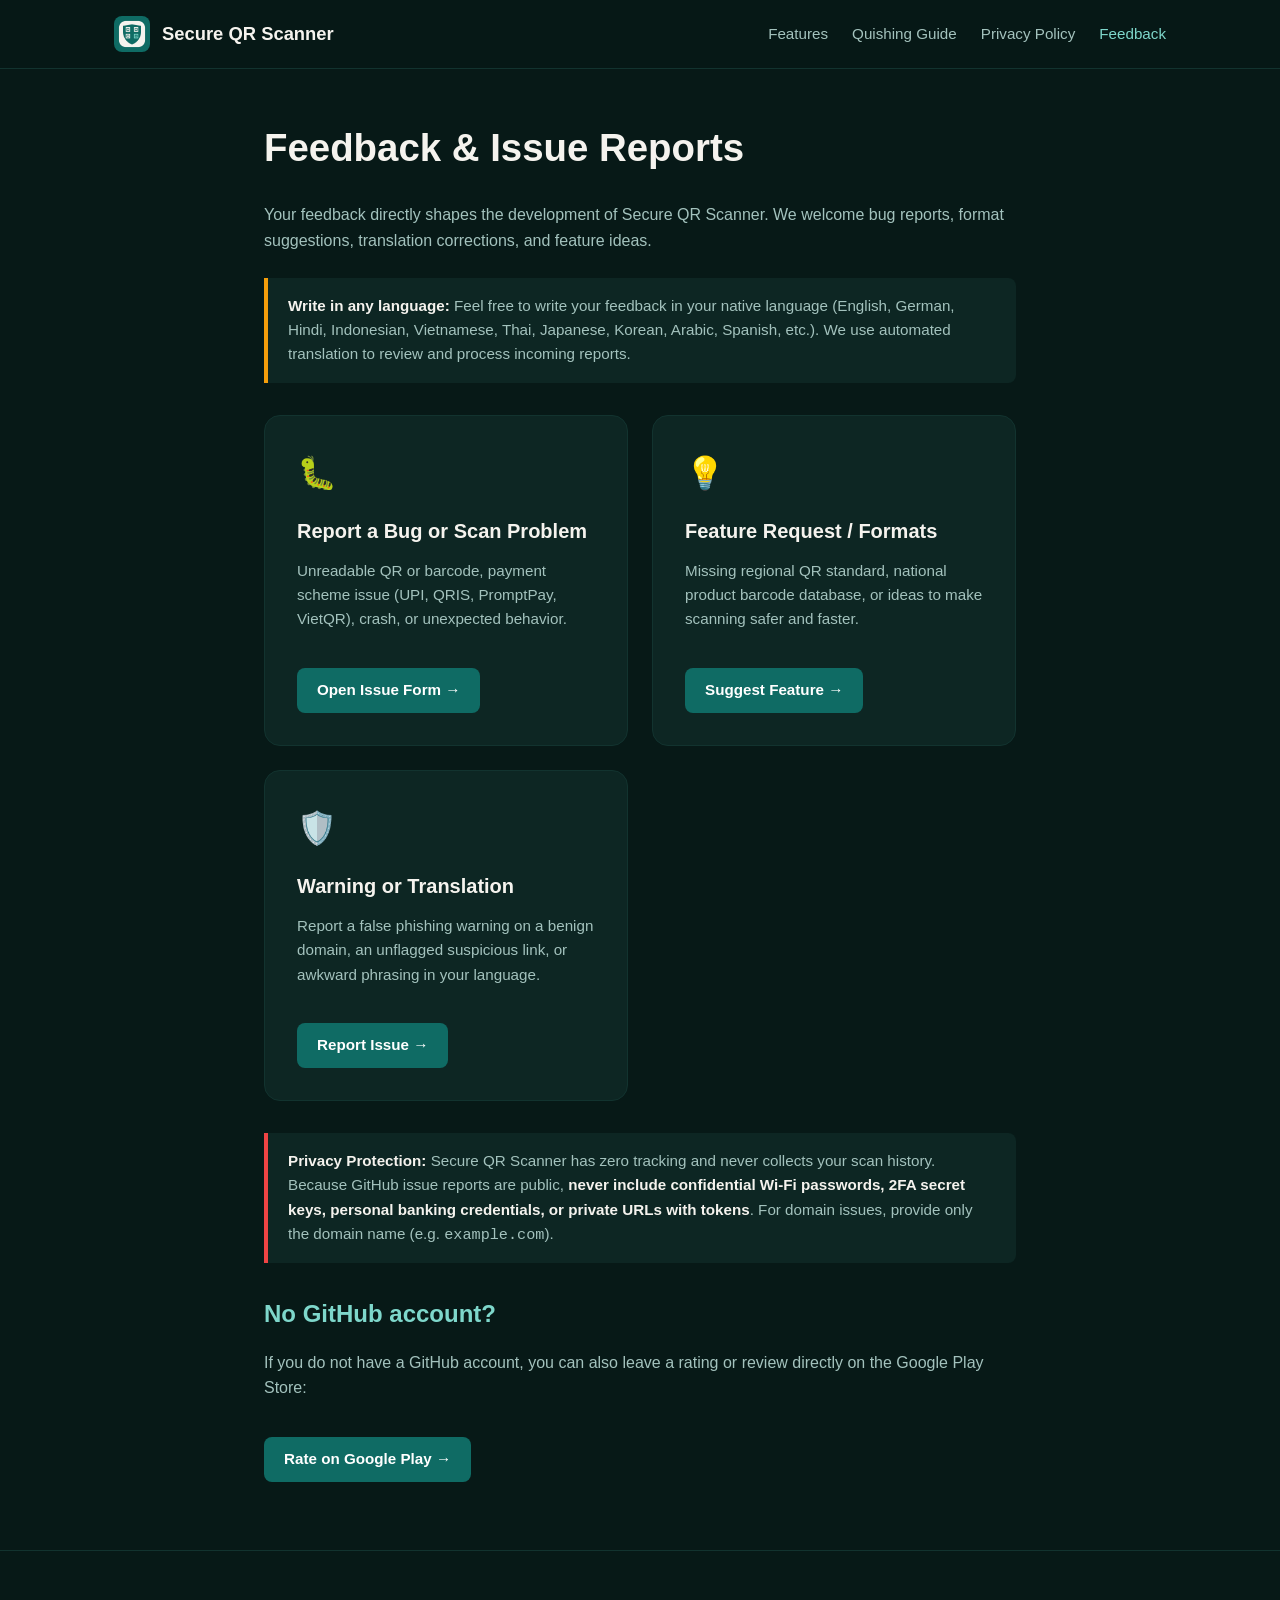
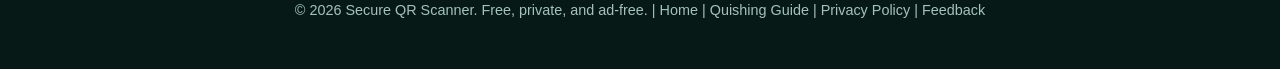
==== feedback.html @ 18a4e0d6 "feat: add feedback page and structured GitHub issue templates" ====
<!DOCTYPE html>
<html lang="en">
<head>
  <meta charset="utf-8">
  <meta name="viewport" content="width=device-width, initial-scale=1">
  <title>Feedback & Issue Reports | Secure QR Scanner</title>
  <meta name="description" content="Submit feedback, report bugs, suggest features, or improve translations for Secure QR Scanner.">
  <link rel="stylesheet" href="styles.css">
  <style>
    .context-badge {
      display: none;
      background: var(--surface-card);
      border: 1px solid var(--brand-pine);
      color: var(--brand-mint);
      padding: 0.5rem 1rem;
      border-radius: 8px;
      font-size: 0.9rem;
      margin-bottom: 2rem;
      display: inline-block;
    }
    .feedback-grid {
      display: grid;
      grid-template-columns: repeat(auto-fit, minmax(300px, 1fr));
      gap: 1.5rem;
      margin: 2rem 0;
    }
    .action-btn {
      display: inline-flex;
      align-items: center;
      gap: 0.5rem;
      background: var(--brand-pine);
      color: #fff;
      padding: 0.65rem 1.25rem;
      border-radius: 8px;
      font-weight: 600;
      font-size: 0.95rem;
      margin-top: 1rem;
      transition: background 0.2s, transform 0.2s;
    }
    .action-btn:hover {
      background: #148077;
      transform: translateY(-2px);
      text-decoration: none;
    }
    .notice-box {
      background: var(--surface-dark);
      border-left: 4px solid var(--accent-warn);
      padding: 1rem 1.25rem;
      border-radius: 0 8px 8px 0;
      margin: 1.5rem 0;
      font-size: 0.95rem;
      color: var(--text-muted);
    }
    .notice-box strong {
      color: var(--text-primary);
    }
  </style>
</head>
<body>
  <header>
    <div class="nav-container">
      <div class="logo">
        <img src="icon.png" alt="Secure QR Scanner Logo">
        <span>Secure QR Scanner</span>
      </div>
      <nav>
        <a href="index.html">Features</a>
        <a href="quishing.html">Quishing Guide</a>
        <a href="privacy.html">Privacy Policy</a>
        <a href="feedback.html" class="active">Feedback</a>
      </nav>
    </div>
  </header>

  <main class="prose">
    <h1>Feedback & Issue Reports</h1>
    <p>
      Your feedback directly shapes the development of Secure QR Scanner. We welcome bug reports, format suggestions, translation corrections, and feature ideas.
    </p>

    <div id="detected-context" class="context-badge" style="display:none;"></div>

    <div class="notice-box">
      <strong>Write in any language:</strong> Feel free to write your feedback in your native language (English, German, Hindi, Indonesian, Vietnamese, Thai, Japanese, Korean, Arabic, Spanish, etc.). We use automated translation to review and process incoming reports.
    </div>

    <div class="feedback-grid">
      <div class="card">
        <span class="card-icon">🐛</span>
        <h3>Report a Bug or Scan Problem</h3>
        <p>Unreadable QR or barcode, payment scheme issue (UPI, QRIS, PromptPay, VietQR), crash, or unexpected behavior.</p>
        <a id="link-bug" href="https://github.com/Steee001/secure-qr-scanner-website/issues/new?template=01-bug-or-scan-issue.yml" class="action-btn" target="_blank" rel="noopener">Open Issue Form &rarr;</a>
      </div>

      <div class="card">
        <span class="card-icon">💡</span>
        <h3>Feature Request / Formats</h3>
        <p>Missing regional QR standard, national product barcode database, or ideas to make scanning safer and faster.</p>
        <a id="link-feat" href="https://github.com/Steee001/secure-qr-scanner-website/issues/new?template=02-feature-request.yml" class="action-btn" target="_blank" rel="noopener">Suggest Feature &rarr;</a>
      </div>

      <div class="card">
        <span class="card-icon">🛡️</span>
        <h3>Warning or Translation</h3>
        <p>Report a false phishing warning on a benign domain, an unflagged suspicious link, or awkward phrasing in your language.</p>
        <a id="link-sec" href="https://github.com/Steee001/secure-qr-scanner-website/issues/new?template=03-false-warning-or-translation.yml" class="action-btn" target="_blank" rel="noopener">Report Issue &rarr;</a>
      </div>
    </div>

    <div class="notice-box" style="border-left-color: var(--accent-danger);">
      <strong>Privacy Protection:</strong> Secure QR Scanner has zero tracking and never collects your scan history. Because GitHub issue reports are public, <strong>never include confidential Wi-Fi passwords, 2FA secret keys, personal banking credentials, or private URLs with tokens</strong>. For domain issues, provide only the domain name (e.g. <code>example.com</code>).
    </div>

    <h2>No GitHub account?</h2>
    <p>
      If you do not have a GitHub account, you can also leave a rating or review directly on the Google Play Store:
    </p>
    <p>
      <a href="https://play.google.com/store/apps/details?id=com.steee001.secureqrscanner" class="action-btn" target="_blank" rel="noopener">Rate on Google Play &rarr;</a>
    </p>
  </main>

  <footer>
    <p>&copy; 2026 Secure QR Scanner. Free, private, and ad-free. | <a href="index.html">Home</a> | <a href="quishing.html">Quishing Guide</a> | <a href="privacy.html">Privacy Policy</a> | <a href="feedback.html">Feedback</a></p>
  </footer>

  <script>
    (function() {
      var params = new URLSearchParams(window.location.search);
      var version = params.get('v') || '';
      var lang = params.get('lang') || '';

      var repo = 'https://github.com/Steee001/secure-qr-scanner-website/issues/new';
      var bugLink = document.getElementById('link-bug');
      var featLink = document.getElementById('link-feat');
      var secLink = document.getElementById('link-sec');

      var extra = (version ? '&version=' + encodeURIComponent(version) : '') +
                  (lang ? '&locale=' + encodeURIComponent(lang) : '');

      if (bugLink) bugLink.href = repo + '?template=01-bug-or-scan-issue.yml' + extra;
      if (featLink) featLink.href = repo + '?template=02-feature-request.yml' + extra;
      if (secLink) secLink.href = repo + '?template=03-false-warning-or-translation.yml' + extra;

      if (version || lang) {
        var badge = document.getElementById('detected-context');
        if (badge) {
          badge.textContent = 'App version: ' + (version || 'unknown') + ' · Language: ' + (lang || 'unknown');
          badge.style.display = 'inline-block';
        }
      }
    })();
  </script>
</body>
</html>
---- styles.css ----
:root {
  --brand-pine: #0F6B64;
  --brand-pine-dark: #0A4540;
  --brand-mint: #7ED7CB;
  --bg-dark: #071917;
  --surface-dark: #0D2623;
  --surface-card: #12332F;
  --text-primary: #F5F3EE;
  --text-muted: #A3C2BD;
  --accent-warn: #F59E0B;
  --accent-danger: #EF4444;
  --accent-safe: #10B981;
}

* {
  box-sizing: border-box;
  margin: 0;
  padding: 0;
}

body {
  font-family: -apple-system, BlinkMacSystemFont, "Segoe UI", Roboto, Oxygen, Ubuntu, Cantarell, sans-serif;
  background-color: var(--bg-dark);
  color: var(--text-primary);
  line-height: 1.6;
  -webkit-font-smoothing: antialiased;
}

a {
  color: var(--brand-mint);
  text-decoration: none;
}
a:hover {
  text-decoration: underline;
}

header {
  border-bottom: 1px solid var(--surface-card);
  background: rgba(7, 25, 23, 0.9);
  backdrop-filter: blur(12px);
  position: sticky;
  top: 0;
  z-index: 100;
}

.nav-container {
  max-width: 1100px;
  margin: 0 auto;
  padding: 1rem 1.5rem;
  display: flex;
  align-items: center;
  justify-content: space-between;
}

.logo {
  display: flex;
  align-items: center;
  gap: 0.75rem;
  font-weight: 700;
  font-size: 1.15rem;
  color: var(--text-primary);
}
.logo img {
  width: 36px;
  height: 36px;
  border-radius: 8px;
}

nav {
  display: flex;
  gap: 1.5rem;
  font-size: 0.95rem;
}
nav a {
  color: var(--text-muted);
  transition: color 0.2s;
}
nav a:hover, nav a.active {
  color: var(--brand-mint);
  text-decoration: none;
}

.hero {
  max-width: 1100px;
  margin: 0 auto;
  padding: 4.5rem 1.5rem 3rem;
  display: grid;
  grid-template-columns: 1.2fr 0.8fr;
  gap: 3rem;
  align-items: center;
}

.hero-copy h1 {
  font-size: 2.8rem;
  line-height: 1.15;
  margin-bottom: 1.25rem;
  font-weight: 800;
  letter-spacing: -0.02em;
}

.hero-copy p {
  font-size: 1.2rem;
  color: var(--text-muted);
  margin-bottom: 2rem;
  max-width: 540px;
}

.badge-btn {
  display: inline-flex;
  align-items: center;
  gap: 0.75rem;
  background: var(--brand-pine);
  color: #fff;
  padding: 0.85rem 1.75rem;
  border-radius: 12px;
  font-weight: 600;
  font-size: 1.05rem;
  box-shadow: 0 10px 25px rgba(15, 107, 100, 0.4);
  transition: transform 0.2s, background 0.2s;
}
.badge-btn:hover {
  background: #148077;
  transform: translateY(-2px);
  text-decoration: none;
}

.hero-preview {
  display: flex;
  justify-content: center;
}
.hero-preview img {
  max-width: 100%;
  width: 320px;
  border-radius: 28px;
  box-shadow: 0 20px 50px rgba(0,0,0,0.6);
  border: 1px solid var(--surface-card);
}

.section {
  max-width: 1100px;
  margin: 0 auto;
  padding: 4rem 1.5rem;
}

.section-title {
  text-align: center;
  margin-bottom: 3rem;
}
.section-title h2 {
  font-size: 2.2rem;
  margin-bottom: 0.75rem;
}
.section-title p {
  color: var(--text-muted);
  font-size: 1.1rem;
}

.features-grid {
  display: grid;
  grid-template-columns: repeat(auto-fit, minmax(320px, 1fr));
  gap: 1.5rem;
}

.card {
  background: var(--surface-dark);
  border: 1px solid var(--surface-card);
  border-radius: 16px;
  padding: 2rem;
  transition: transform 0.2s, border-color 0.2s;
}
.card:hover {
  transform: translateY(-3px);
  border-color: var(--brand-pine);
}
.card-icon {
  font-size: 2rem;
  margin-bottom: 1rem;
  display: inline-block;
}
.card h3 {
  font-size: 1.25rem;
  margin-bottom: 0.75rem;
}
.card p {
  color: var(--text-muted);
  font-size: 0.95rem;
}

.prose {
  max-width: 800px;
  margin: 0 auto;
  padding: 3rem 1.5rem;
}
.prose h1 {
  font-size: 2.4rem;
  margin-bottom: 1.5rem;
}
.prose h2 {
  font-size: 1.5rem;
  margin-top: 2rem;
  margin-bottom: 1rem;
  color: var(--brand-mint);
}
.prose p, .prose ul {
  margin-bottom: 1.25rem;
  color: var(--text-muted);
}
.prose ul {
  padding-left: 1.5rem;
}
.prose li {
  margin-bottom: 0.5rem;
}
.prose blockquote {
  border-left: 4px solid var(--brand-pine);
  padding: 0.75rem 1.25rem;
  background: var(--surface-dark);
  border-radius: 0 8px 8px 0;
  margin: 1.5rem 0;
}

footer {
  border-top: 1px solid var(--surface-card);
  padding: 3rem 1.5rem;
  text-align: center;
  color: var(--text-muted);
  font-size: 0.9rem;
}
footer a {
  color: var(--text-muted);
}
footer a:hover {
  color: var(--brand-mint);
}

@media (max-width: 850px) {
  .hero {
    grid-template-columns: 1fr;
    text-align: center;
    padding-top: 3rem;
  }
  .hero-copy p {
    margin: 0 auto 2rem;
  }
}
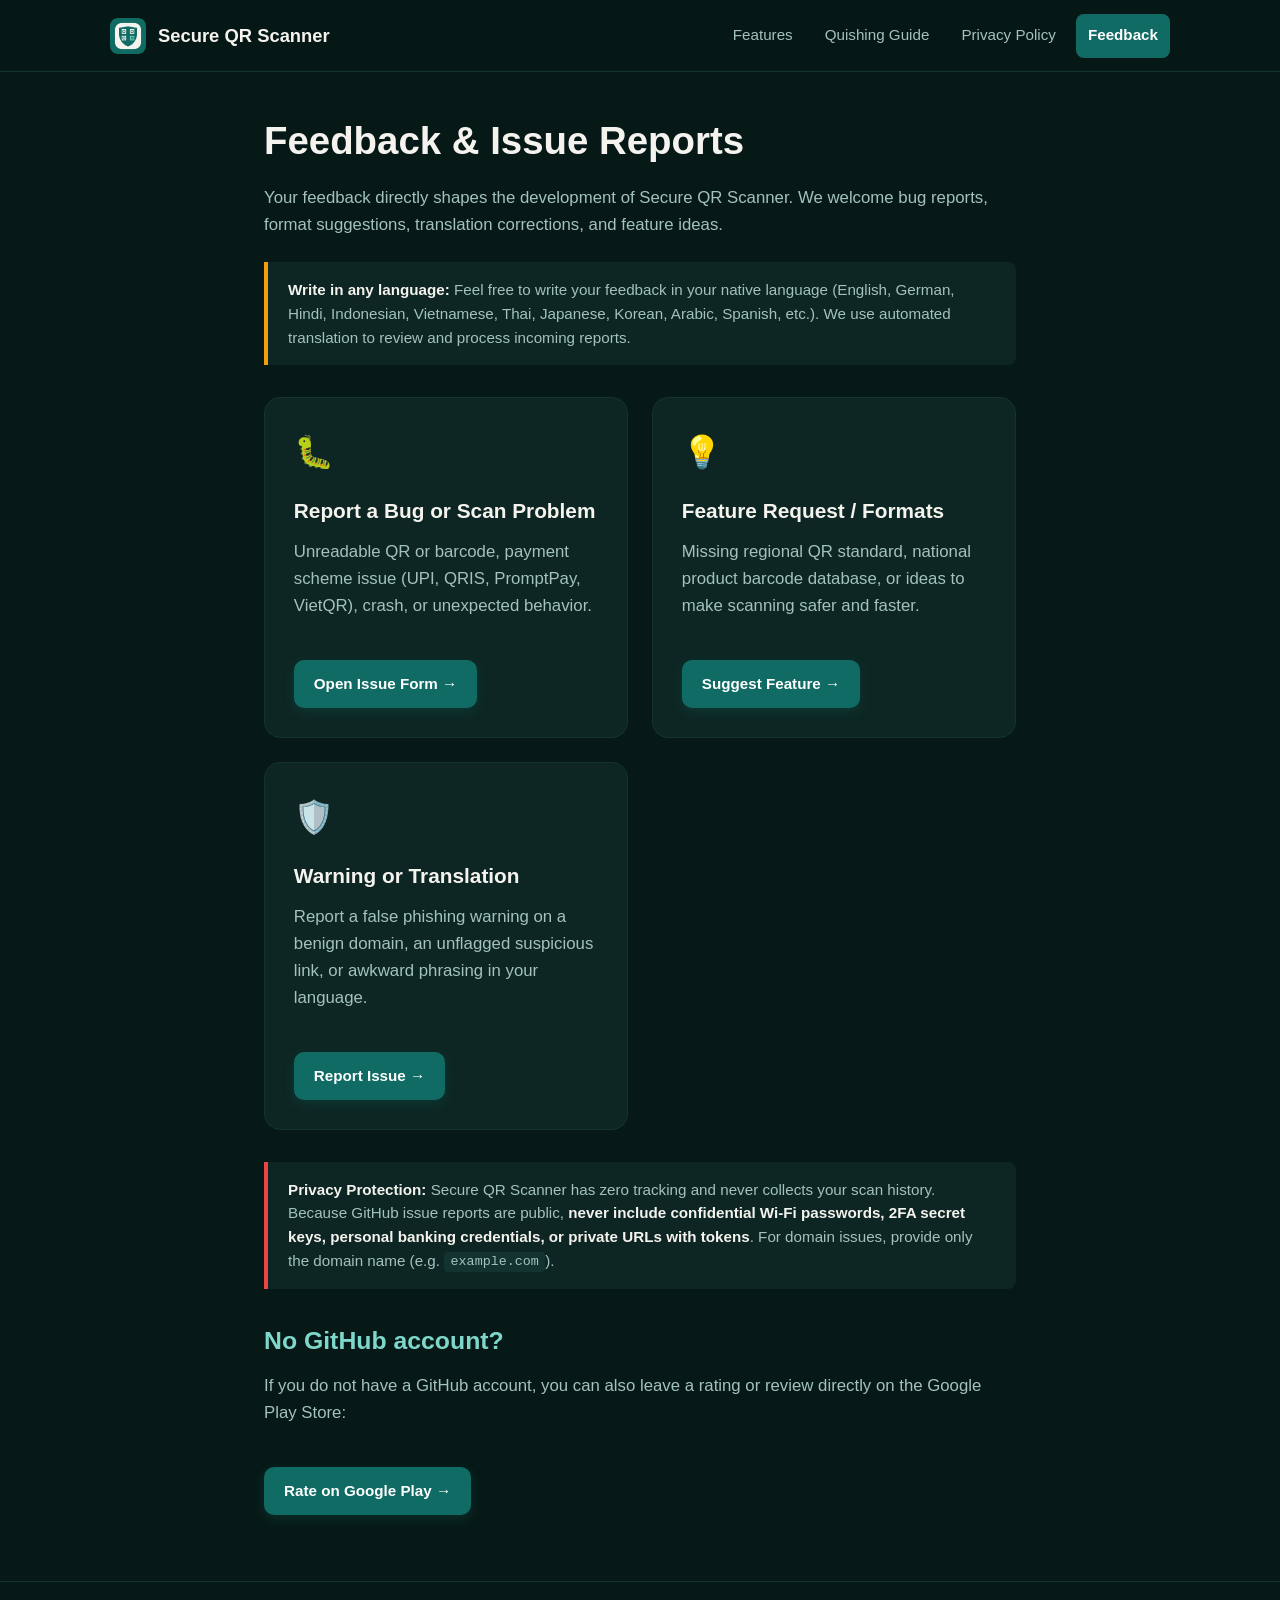
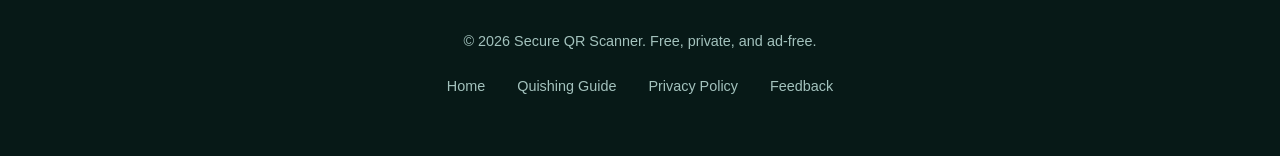
==== commit ea2ed1e0: "feat(website): mobile layout optimization and touch-friendly controls" ====
--- a/feedback.html
+++ b/feedback.html
@@ -6,63 +6,14 @@
   <title>Feedback & Issue Reports | Secure QR Scanner</title>
   <meta name="description" content="Submit feedback, report bugs, suggest features, or improve translations for Secure QR Scanner.">
   <link rel="stylesheet" href="styles.css">
-  <style>
-    .context-badge {
-      display: none;
-      background: var(--surface-card);
-      border: 1px solid var(--brand-pine);
-      color: var(--brand-mint);
-      padding: 0.5rem 1rem;
-      border-radius: 8px;
-      font-size: 0.9rem;
-      margin-bottom: 2rem;
-      display: inline-block;
-    }
-    .feedback-grid {
-      display: grid;
-      grid-template-columns: repeat(auto-fit, minmax(300px, 1fr));
-      gap: 1.5rem;
-      margin: 2rem 0;
-    }
-    .action-btn {
-      display: inline-flex;
-      align-items: center;
-      gap: 0.5rem;
-      background: var(--brand-pine);
-      color: #fff;
-      padding: 0.65rem 1.25rem;
-      border-radius: 8px;
-      font-weight: 600;
-      font-size: 0.95rem;
-      margin-top: 1rem;
-      transition: background 0.2s, transform 0.2s;
-    }
-    .action-btn:hover {
-      background: #148077;
-      transform: translateY(-2px);
-      text-decoration: none;
-    }
-    .notice-box {
-      background: var(--surface-dark);
-      border-left: 4px solid var(--accent-warn);
-      padding: 1rem 1.25rem;
-      border-radius: 0 8px 8px 0;
-      margin: 1.5rem 0;
-      font-size: 0.95rem;
-      color: var(--text-muted);
-    }
-    .notice-box strong {
-      color: var(--text-primary);
-    }
-  </style>
 </head>
 <body>
   <header>
     <div class="nav-container">
-      <div class="logo">
+      <a href="index.html" class="logo">
         <img src="icon.png" alt="Secure QR Scanner Logo">
         <span>Secure QR Scanner</span>
-      </div>
+      </a>
       <nav>
         <a href="index.html">Features</a>
         <a href="quishing.html">Quishing Guide</a>
@@ -121,7 +72,13 @@
   </main>
 
   <footer>
-    <p>&copy; 2026 Secure QR Scanner. Free, private, and ad-free. | <a href="index.html">Home</a> | <a href="quishing.html">Quishing Guide</a> | <a href="privacy.html">Privacy Policy</a> | <a href="feedback.html">Feedback</a></p>
+    <p>&copy; 2026 Secure QR Scanner. Free, private, and ad-free.</p>
+    <div class="footer-links">
+      <a href="index.html">Home</a>
+      <a href="quishing.html">Quishing Guide</a>
+      <a href="privacy.html">Privacy Policy</a>
+      <a href="feedback.html">Feedback</a>
+    </div>
   </footer>
 
   <script>
--- a/styles.css
+++ b/styles.css
@@ -18,12 +18,17 @@
   padding: 0;
 }
 
+html {
+  scroll-behavior: smooth;
+}
+
 body {
   font-family: -apple-system, BlinkMacSystemFont, "Segoe UI", Roboto, Oxygen, Ubuntu, Cantarell, sans-serif;
   background-color: var(--bg-dark);
   color: var(--text-primary);
   line-height: 1.6;
   -webkit-font-smoothing: antialiased;
+  overflow-x: hidden;
 }
 
 a {
@@ -34,10 +39,12 @@
   text-decoration: underline;
 }
 
+/* Header & Navigation */
 header {
   border-bottom: 1px solid var(--surface-card);
-  background: rgba(7, 25, 23, 0.9);
+  background: rgba(7, 25, 23, 0.95);
   backdrop-filter: blur(12px);
+  -webkit-backdrop-filter: blur(12px);
   position: sticky;
   top: 0;
   z-index: 100;
@@ -46,10 +53,11 @@
 .nav-container {
   max-width: 1100px;
   margin: 0 auto;
-  padding: 1rem 1.5rem;
+  padding: 0.85rem 1.25rem;
   display: flex;
   align-items: center;
   justify-content: space-between;
+  gap: 1rem;
 }
 
 .logo {
@@ -59,6 +67,11 @@
   font-weight: 700;
   font-size: 1.15rem;
   color: var(--text-primary);
+  text-decoration: none;
+  flex-shrink: 0;
+}
+.logo:hover {
+  text-decoration: none;
 }
 .logo img {
   width: 36px;
@@ -68,38 +81,53 @@
 
 nav {
   display: flex;
-  gap: 1.5rem;
+  align-items: center;
+  gap: 0.5rem;
   font-size: 0.95rem;
 }
 nav a {
   color: var(--text-muted);
-  transition: color 0.2s;
-}
-nav a:hover, nav a.active {
+  padding: 0.5rem 0.75rem;
+  border-radius: 8px;
+  transition: color 0.2s, background-color 0.2s;
+  min-height: 44px;
+  display: inline-flex;
+  align-items: center;
+  justify-content: center;
+  text-align: center;
+}
+nav a:hover {
   color: var(--brand-mint);
   text-decoration: none;
 }
-
+nav a.active {
+  color: #fff;
+  background: var(--brand-pine);
+  text-decoration: none;
+  font-weight: 600;
+}
+
+/* Hero Section */
 .hero {
   max-width: 1100px;
   margin: 0 auto;
-  padding: 4.5rem 1.5rem 3rem;
+  padding: clamp(2rem, 1.5rem + 3vw, 4.5rem) clamp(1rem, 0.75rem + 1.5vw, 1.5rem) clamp(1.5rem, 1rem + 2vw, 3rem);
   display: grid;
   grid-template-columns: 1.2fr 0.8fr;
-  gap: 3rem;
+  gap: clamp(1.5rem, 1rem + 2.5vw, 3rem);
   align-items: center;
 }
 
 .hero-copy h1 {
-  font-size: 2.8rem;
-  line-height: 1.15;
+  font-size: clamp(1.85rem, 1.35rem + 2.5vw, 2.8rem);
+  line-height: 1.18;
   margin-bottom: 1.25rem;
   font-weight: 800;
   letter-spacing: -0.02em;
 }
 
 .hero-copy p {
-  font-size: 1.2rem;
+  font-size: clamp(1.05rem, 0.95rem + 0.4vw, 1.2rem);
   color: var(--text-muted);
   margin-bottom: 2rem;
   max-width: 540px;
@@ -108,15 +136,18 @@
 .badge-btn {
   display: inline-flex;
   align-items: center;
+  justify-content: center;
   gap: 0.75rem;
   background: var(--brand-pine);
   color: #fff;
+  min-height: 48px;
   padding: 0.85rem 1.75rem;
   border-radius: 12px;
   font-weight: 600;
   font-size: 1.05rem;
   box-shadow: 0 10px 25px rgba(15, 107, 100, 0.4);
   transition: transform 0.2s, background 0.2s;
+  text-align: center;
 }
 .badge-btn:hover {
   background: #148077;
@@ -130,43 +161,47 @@
 }
 .hero-preview img {
   max-width: 100%;
-  width: 320px;
+  width: min(320px, 85vw);
+  height: auto;
   border-radius: 28px;
   box-shadow: 0 20px 50px rgba(0,0,0,0.6);
   border: 1px solid var(--surface-card);
 }
 
+/* Sections & Grid */
 .section {
   max-width: 1100px;
   margin: 0 auto;
-  padding: 4rem 1.5rem;
+  padding: clamp(2rem, 1.5rem + 2.5vw, 4rem) clamp(1rem, 0.75rem + 1.5vw, 1.5rem);
 }
 
 .section-title {
   text-align: center;
-  margin-bottom: 3rem;
+  margin-bottom: clamp(1.75rem, 1.25rem + 1.5vw, 3rem);
 }
 .section-title h2 {
-  font-size: 2.2rem;
+  font-size: clamp(1.5rem, 1.2rem + 1.5vw, 2.2rem);
   margin-bottom: 0.75rem;
 }
 .section-title p {
   color: var(--text-muted);
-  font-size: 1.1rem;
+  font-size: clamp(0.95rem, 0.9rem + 0.3vw, 1.1rem);
 }
 
 .features-grid {
   display: grid;
-  grid-template-columns: repeat(auto-fit, minmax(320px, 1fr));
-  gap: 1.5rem;
+  grid-template-columns: repeat(auto-fit, minmax(min(100%, 280px), 1fr));
+  gap: clamp(1rem, 0.75rem + 1vw, 1.5rem);
 }
 
 .card {
   background: var(--surface-dark);
   border: 1px solid var(--surface-card);
   border-radius: 16px;
-  padding: 2rem;
+  padding: clamp(1.25rem, 1rem + 1vw, 2rem);
   transition: transform 0.2s, border-color 0.2s;
+  display: flex;
+  flex-direction: column;
 }
 .card:hover {
   transform: translateY(-3px);
@@ -178,35 +213,101 @@
   display: inline-block;
 }
 .card h3 {
-  font-size: 1.25rem;
+  font-size: clamp(1.15rem, 1.05rem + 0.5vw, 1.3rem);
   margin-bottom: 0.75rem;
 }
 .card p {
   color: var(--text-muted);
   font-size: 0.95rem;
-}
-
+  line-height: 1.55;
+}
+
+/* Feedback & Component Utilities */
+.context-badge {
+  display: none;
+  background: var(--surface-card);
+  border: 1px solid var(--brand-pine);
+  color: var(--brand-mint);
+  padding: 0.6rem 1rem;
+  border-radius: 8px;
+  font-size: 0.9rem;
+  margin-bottom: 1.5rem;
+  max-width: 100%;
+  word-break: break-word;
+  line-height: 1.45;
+}
+
+.notice-box {
+  background: var(--surface-dark);
+  border-left: 4px solid var(--accent-warn);
+  padding: 1rem 1.25rem;
+  border-radius: 0 8px 8px 0;
+  margin: 1.5rem 0;
+  font-size: 0.95rem;
+  color: var(--text-muted);
+  line-height: 1.55;
+  word-break: break-word;
+}
+.notice-box strong {
+  color: var(--text-primary);
+}
+
+.feedback-grid {
+  display: grid;
+  grid-template-columns: repeat(auto-fit, minmax(min(100%, 280px), 1fr));
+  gap: clamp(1rem, 0.75rem + 1vw, 1.5rem);
+  margin: 2rem 0;
+}
+
+.action-btn {
+  display: inline-flex;
+  align-items: center;
+  justify-content: center;
+  gap: 0.5rem;
+  background: var(--brand-pine);
+  color: #fff;
+  min-height: 48px;
+  padding: 0.75rem 1.25rem;
+  border-radius: 10px;
+  font-weight: 600;
+  font-size: 0.95rem;
+  margin-top: 1.25rem;
+  transition: background 0.2s, transform 0.2s;
+  text-align: center;
+  box-shadow: 0 4px 12px rgba(15, 107, 100, 0.25);
+  align-self: flex-start;
+}
+.action-btn:hover {
+  background: #148077;
+  transform: translateY(-2px);
+  text-decoration: none;
+}
+
+/* Prose for text content */
 .prose {
   max-width: 800px;
   margin: 0 auto;
-  padding: 3rem 1.5rem;
+  padding: clamp(1.75rem, 1.25rem + 2vw, 3rem) clamp(1rem, 0.75rem + 1.5vw, 1.5rem);
 }
 .prose h1 {
-  font-size: 2.4rem;
-  margin-bottom: 1.5rem;
+  font-size: clamp(1.75rem, 1.35rem + 2vw, 2.4rem);
+  line-height: 1.22;
+  margin-bottom: 1.25rem;
 }
 .prose h2 {
-  font-size: 1.5rem;
+  font-size: clamp(1.25rem, 1.1rem + 1vw, 1.55rem);
   margin-top: 2rem;
-  margin-bottom: 1rem;
+  margin-bottom: 0.75rem;
   color: var(--brand-mint);
 }
-.prose p, .prose ul {
+.prose p, .prose ul, .prose ol {
   margin-bottom: 1.25rem;
   color: var(--text-muted);
-}
-.prose ul {
-  padding-left: 1.5rem;
+  font-size: clamp(0.95rem, 0.9rem + 0.3vw, 1.05rem);
+  line-height: 1.6;
+}
+.prose ul, .prose ol {
+  padding-left: 1.4rem;
 }
 .prose li {
   margin-bottom: 0.5rem;
@@ -217,29 +318,101 @@
   background: var(--surface-dark);
   border-radius: 0 8px 8px 0;
   margin: 1.5rem 0;
-}
-
+  font-style: italic;
+}
+.prose code {
+  background: var(--surface-card);
+  padding: 0.15rem 0.4rem;
+  border-radius: 4px;
+  font-size: 0.88em;
+  word-break: break-word;
+  overflow-wrap: break-word;
+}
+
+/* Footer */
 footer {
   border-top: 1px solid var(--surface-card);
-  padding: 3rem 1.5rem;
+  padding: clamp(2rem, 1.5rem + 2vw, 3rem) 1.25rem;
   text-align: center;
   color: var(--text-muted);
   font-size: 0.9rem;
 }
-footer a {
-  color: var(--text-muted);
-}
-footer a:hover {
+footer p {
+  margin-bottom: 0.75rem;
+}
+.footer-links {
+  display: flex;
+  flex-wrap: wrap;
+  justify-content: center;
+  gap: 0.5rem 1rem;
+}
+.footer-links a {
+  color: var(--text-muted);
+  min-height: 44px;
+  padding: 0.25rem 0.5rem;
+  display: inline-flex;
+  align-items: center;
+  justify-content: center;
+  border-radius: 6px;
+  transition: color 0.2s;
+}
+.footer-links a:hover {
   color: var(--brand-mint);
-}
-
+  text-decoration: underline;
+}
+
+/* Responsive Media Queries */
 @media (max-width: 850px) {
   .hero {
     grid-template-columns: 1fr;
     text-align: center;
-    padding-top: 3rem;
+    padding-top: 2.5rem;
   }
   .hero-copy p {
     margin: 0 auto 2rem;
   }
 }
+
+@media (max-width: 680px) {
+  .nav-container {
+    flex-direction: column;
+    align-items: center;
+    padding: 0.75rem 1rem;
+    gap: 0.75rem;
+  }
+  .logo {
+    font-size: 1.1rem;
+  }
+  nav {
+    width: 100%;
+    display: flex;
+    flex-wrap: wrap;
+    justify-content: center;
+    gap: 0.35rem;
+  }
+  nav a {
+    font-size: 0.85rem;
+    padding: 0.45rem 0.65rem;
+    min-height: 44px;
+    background: rgba(18, 51, 47, 0.45);
+    border: 1px solid rgba(126, 215, 203, 0.12);
+  }
+  nav a.active {
+    background: var(--brand-pine);
+    border-color: var(--brand-mint);
+  }
+}
+
+@media (max-width: 540px) {
+  .badge-btn {
+    width: 100%;
+    max-width: 100%;
+  }
+  .action-btn {
+    width: 100%;
+    align-self: stretch;
+  }
+  .feedback-grid .card .action-btn {
+    margin-top: 1.25rem;
+  }
+}
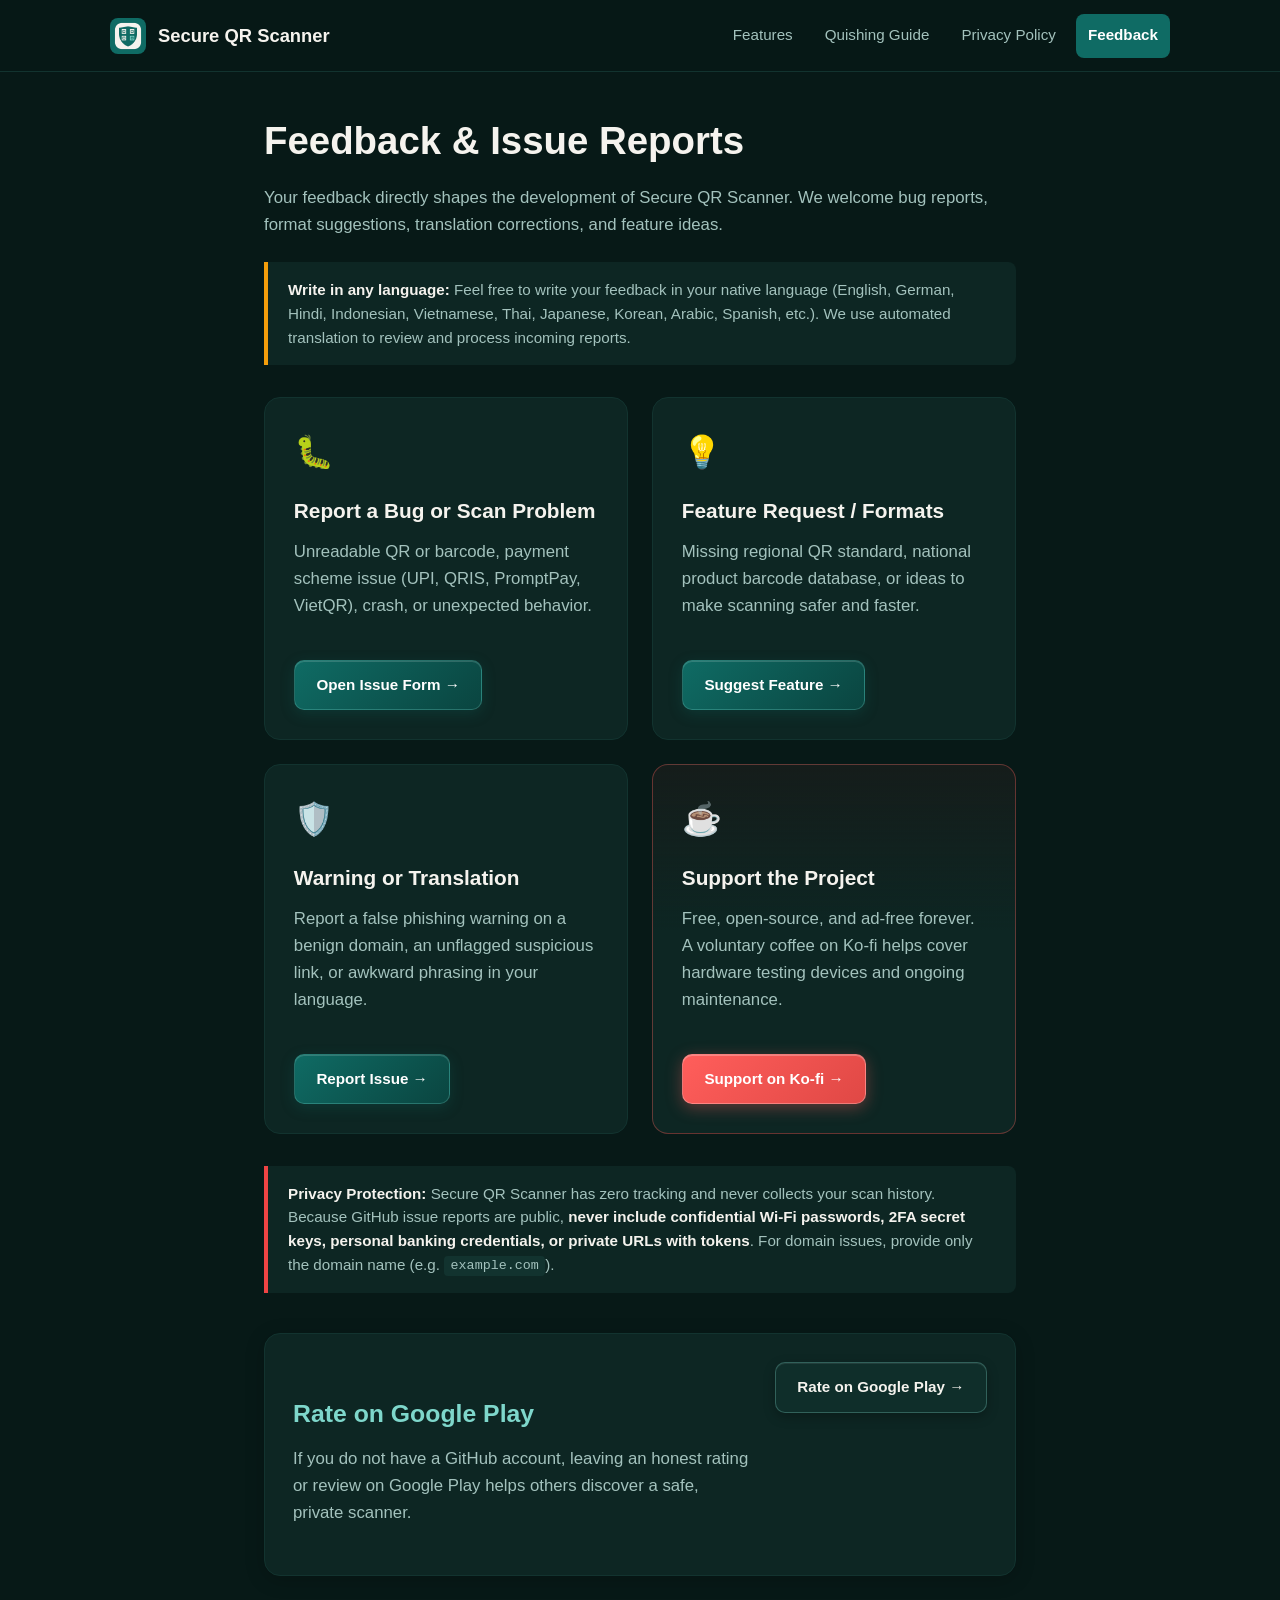
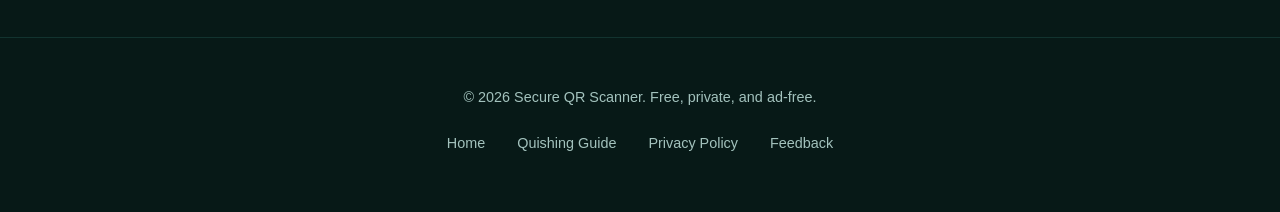
==== commit dc47922a: "feat(support): add Ko-fi voluntary support and refine button styling" ====
--- a/feedback.html
+++ b/feedback.html
@@ -56,19 +56,26 @@
         <p>Report a false phishing warning on a benign domain, an unflagged suspicious link, or awkward phrasing in your language.</p>
         <a id="link-sec" href="https://github.com/Steee001/secure-qr-scanner-website/issues/new?template=03-false-warning-or-translation.yml" class="action-btn" target="_blank" rel="noopener">Report Issue &rarr;</a>
       </div>
+
+      <div class="card card-kofi">
+        <span class="card-icon">☕</span>
+        <h3>Support the Project</h3>
+        <p>Free, open-source, and ad-free forever. A voluntary coffee on Ko-fi helps cover hardware testing devices and ongoing maintenance.</p>
+        <a href="https://ko-fi.com/steee001" class="action-btn action-btn-kofi" target="_blank" rel="noopener">Support on Ko-fi &rarr;</a>
+      </div>
     </div>
 
     <div class="notice-box" style="border-left-color: var(--accent-danger);">
       <strong>Privacy Protection:</strong> Secure QR Scanner has zero tracking and never collects your scan history. Because GitHub issue reports are public, <strong>never include confidential Wi-Fi passwords, 2FA secret keys, personal banking credentials, or private URLs with tokens</strong>. For domain issues, provide only the domain name (e.g. <code>example.com</code>).
     </div>
 
-    <h2>No GitHub account?</h2>
-    <p>
-      If you do not have a GitHub account, you can also leave a rating or review directly on the Google Play Store:
-    </p>
-    <p>
-      <a href="https://play.google.com/store/apps/details?id=com.steee001.secureqrscanner" class="action-btn" target="_blank" rel="noopener">Rate on Google Play &rarr;</a>
-    </p>
+    <div class="review-callout">
+      <div class="review-callout-text">
+        <h2>Rate on Google Play</h2>
+        <p>If you do not have a GitHub account, leaving an honest rating or review on Google Play helps others discover a safe, private scanner.</p>
+      </div>
+      <a href="https://play.google.com/store/apps/details?id=com.steee001.secureqrscanner" class="action-btn action-btn-secondary" target="_blank" rel="noopener">Rate on Google Play &rarr;</a>
+    </div>
   </main>
 
   <footer>
--- a/styles.css
+++ b/styles.css
@@ -1,15 +1,20 @@
 :root {
   --brand-pine: #0F6B64;
   --brand-pine-dark: #0A4540;
+  --brand-pine-light: #148A81;
   --brand-mint: #7ED7CB;
   --bg-dark: #071917;
   --surface-dark: #0D2623;
   --surface-card: #12332F;
+  --surface-card-hover: #173F3A;
   --text-primary: #F5F3EE;
   --text-muted: #A3C2BD;
   --accent-warn: #F59E0B;
   --accent-danger: #EF4444;
   --accent-safe: #10B981;
+  --kofi-coral: #FF5E5B;
+  --kofi-coral-dark: #E04845;
+  --kofi-coral-border: rgba(255, 94, 91, 0.35);
 }
 
 * {
@@ -133,26 +138,62 @@
   max-width: 540px;
 }
 
+.hero-actions {
+  display: flex;
+  flex-wrap: wrap;
+  align-items: center;
+  gap: 0.85rem;
+}
+
 .badge-btn {
   display: inline-flex;
   align-items: center;
   justify-content: center;
   gap: 0.75rem;
-  background: var(--brand-pine);
+  background: linear-gradient(135deg, var(--brand-pine) 0%, var(--brand-pine-dark) 100%);
   color: #fff;
   min-height: 48px;
-  padding: 0.85rem 1.75rem;
+  padding: 0.85rem 1.6rem;
   border-radius: 12px;
   font-weight: 600;
   font-size: 1.05rem;
-  box-shadow: 0 10px 25px rgba(15, 107, 100, 0.4);
-  transition: transform 0.2s, background 0.2s;
+  border: 1px solid rgba(126, 215, 203, 0.25);
+  box-shadow: inset 0 1px 0 rgba(255, 255, 255, 0.2), 0 8px 24px rgba(15, 107, 100, 0.35);
+  transition: transform 0.2s cubic-bezier(0.2, 0.8, 0.2, 1), box-shadow 0.2s ease, background 0.2s ease, border-color 0.2s ease;
   text-align: center;
+  cursor: pointer;
 }
 .badge-btn:hover {
-  background: #148077;
+  background: linear-gradient(135deg, var(--brand-pine-light) 0%, var(--brand-pine) 100%);
   transform: translateY(-2px);
-  text-decoration: none;
+  box-shadow: inset 0 1px 0 rgba(255, 255, 255, 0.3), 0 12px 28px rgba(15, 107, 100, 0.45);
+  text-decoration: none;
+}
+.badge-btn:active {
+  transform: translateY(0);
+  box-shadow: inset 0 1px 0 rgba(255, 255, 255, 0.1), 0 4px 12px rgba(15, 107, 100, 0.3);
+}
+.badge-btn:focus-visible {
+  outline: 2px solid var(--brand-mint);
+  outline-offset: 3px;
+}
+
+.badge-btn-secondary {
+  background: rgba(18, 51, 47, 0.65);
+  border: 1px solid rgba(126, 215, 203, 0.3);
+  color: var(--text-primary);
+  box-shadow: inset 0 1px 0 rgba(255, 255, 255, 0.08), 0 4px 16px rgba(0, 0, 0, 0.25);
+}
+.badge-btn-secondary:hover {
+  background: rgba(23, 63, 58, 0.85);
+  border-color: var(--brand-mint);
+  color: #fff;
+  transform: translateY(-2px);
+  box-shadow: inset 0 1px 0 rgba(255, 255, 255, 0.15), 0 8px 22px rgba(0, 0, 0, 0.35);
+  text-decoration: none;
+}
+.badge-btn-secondary:active {
+  transform: translateY(0);
 }
 
 .hero-preview {
@@ -199,13 +240,22 @@
   border: 1px solid var(--surface-card);
   border-radius: 16px;
   padding: clamp(1.25rem, 1rem + 1vw, 2rem);
-  transition: transform 0.2s, border-color 0.2s;
+  transition: transform 0.25s cubic-bezier(0.2, 0.8, 0.2, 1), border-color 0.25s ease, box-shadow 0.25s ease;
   display: flex;
   flex-direction: column;
 }
 .card:hover {
   transform: translateY(-3px);
   border-color: var(--brand-pine);
+  box-shadow: 0 10px 28px rgba(0, 0, 0, 0.35);
+}
+.card-kofi {
+  border-color: var(--kofi-coral-border);
+  background: linear-gradient(180deg, rgba(255, 94, 91, 0.06) 0%, var(--surface-dark) 45%);
+}
+.card-kofi:hover {
+  border-color: var(--kofi-coral);
+  box-shadow: 0 10px 28px rgba(255, 94, 91, 0.18);
 }
 .card-icon {
   font-size: 2rem;
@@ -220,6 +270,7 @@
   color: var(--text-muted);
   font-size: 0.95rem;
   line-height: 1.55;
+  flex-grow: 1;
 }
 
 /* Feedback & Component Utilities */
@@ -264,23 +315,83 @@
   align-items: center;
   justify-content: center;
   gap: 0.5rem;
-  background: var(--brand-pine);
+  background: linear-gradient(135deg, var(--brand-pine) 0%, var(--brand-pine-dark) 100%);
   color: #fff;
   min-height: 48px;
-  padding: 0.75rem 1.25rem;
+  padding: 0.75rem 1.35rem;
   border-radius: 10px;
   font-weight: 600;
   font-size: 0.95rem;
   margin-top: 1.25rem;
-  transition: background 0.2s, transform 0.2s;
+  border: 1px solid rgba(126, 215, 203, 0.25);
+  box-shadow: inset 0 1px 0 rgba(255, 255, 255, 0.15), 0 4px 14px rgba(15, 107, 100, 0.25);
+  transition: transform 0.2s cubic-bezier(0.2, 0.8, 0.2, 1), box-shadow 0.2s ease, background 0.2s ease, border-color 0.2s ease;
   text-align: center;
-  box-shadow: 0 4px 12px rgba(15, 107, 100, 0.25);
   align-self: flex-start;
+  cursor: pointer;
 }
 .action-btn:hover {
-  background: #148077;
+  background: linear-gradient(135deg, var(--brand-pine-light) 0%, var(--brand-pine) 100%);
   transform: translateY(-2px);
-  text-decoration: none;
+  box-shadow: inset 0 1px 0 rgba(255, 255, 255, 0.25), 0 8px 20px rgba(15, 107, 100, 0.4);
+  text-decoration: none;
+}
+.action-btn:active {
+  transform: translateY(0);
+}
+.action-btn:focus-visible {
+  outline: 2px solid var(--brand-mint);
+  outline-offset: 3px;
+}
+
+.action-btn-kofi {
+  background: linear-gradient(135deg, var(--kofi-coral) 0%, var(--kofi-coral-dark) 100%);
+  border-color: rgba(255, 255, 255, 0.25);
+  box-shadow: inset 0 1px 0 rgba(255, 255, 255, 0.25), 0 4px 16px rgba(255, 94, 91, 0.35);
+}
+.action-btn-kofi:hover {
+  background: linear-gradient(135deg, #FF6F6C 0%, #E6514E 100%);
+  box-shadow: inset 0 1px 0 rgba(255, 255, 255, 0.35), 0 8px 22px rgba(255, 94, 91, 0.5);
+}
+
+.action-btn-secondary {
+  background: rgba(18, 51, 47, 0.65);
+  border-color: rgba(126, 215, 203, 0.3);
+  color: var(--text-primary);
+  box-shadow: inset 0 1px 0 rgba(255, 255, 255, 0.08), 0 4px 12px rgba(0, 0, 0, 0.25);
+}
+.action-btn-secondary:hover {
+  background: rgba(23, 63, 58, 0.85);
+  border-color: var(--brand-mint);
+  color: #fff;
+  box-shadow: inset 0 1px 0 rgba(255, 255, 255, 0.15), 0 8px 18px rgba(0, 0, 0, 0.35);
+}
+
+/* Review Callout Banner */
+.review-callout {
+  background: var(--surface-dark);
+  border: 1px solid var(--surface-card);
+  border-radius: 16px;
+  padding: clamp(1.25rem, 1rem + 1vw, 1.75rem);
+  margin: 2.5rem 0 1rem;
+  display: flex;
+  align-items: center;
+  justify-content: space-between;
+  gap: 1.5rem;
+  box-shadow: 0 4px 20px rgba(0, 0, 0, 0.2);
+}
+.review-callout-text h2 {
+  margin-top: 0;
+  margin-bottom: 0.35rem;
+  font-size: clamp(1.15rem, 1.05rem + 0.5vw, 1.35rem);
+}
+.review-callout-text p {
+  margin-bottom: 0;
+  font-size: 0.95rem;
+}
+.review-callout .action-btn {
+  margin-top: 0;
+  flex-shrink: 0;
 }
 
 /* Prose for text content */
@@ -371,6 +482,9 @@
   .hero-copy p {
     margin: 0 auto 2rem;
   }
+  .hero-actions {
+    justify-content: center;
+  }
 }
 
 @media (max-width: 680px) {
@@ -401,9 +515,21 @@
     background: var(--brand-pine);
     border-color: var(--brand-mint);
   }
+  .review-callout {
+    flex-direction: column;
+    align-items: stretch;
+    text-align: left;
+  }
+  .review-callout .action-btn {
+    width: 100%;
+  }
 }
 
 @media (max-width: 540px) {
+  .hero-actions {
+    flex-direction: column;
+    width: 100%;
+  }
   .badge-btn {
     width: 100%;
     max-width: 100%;
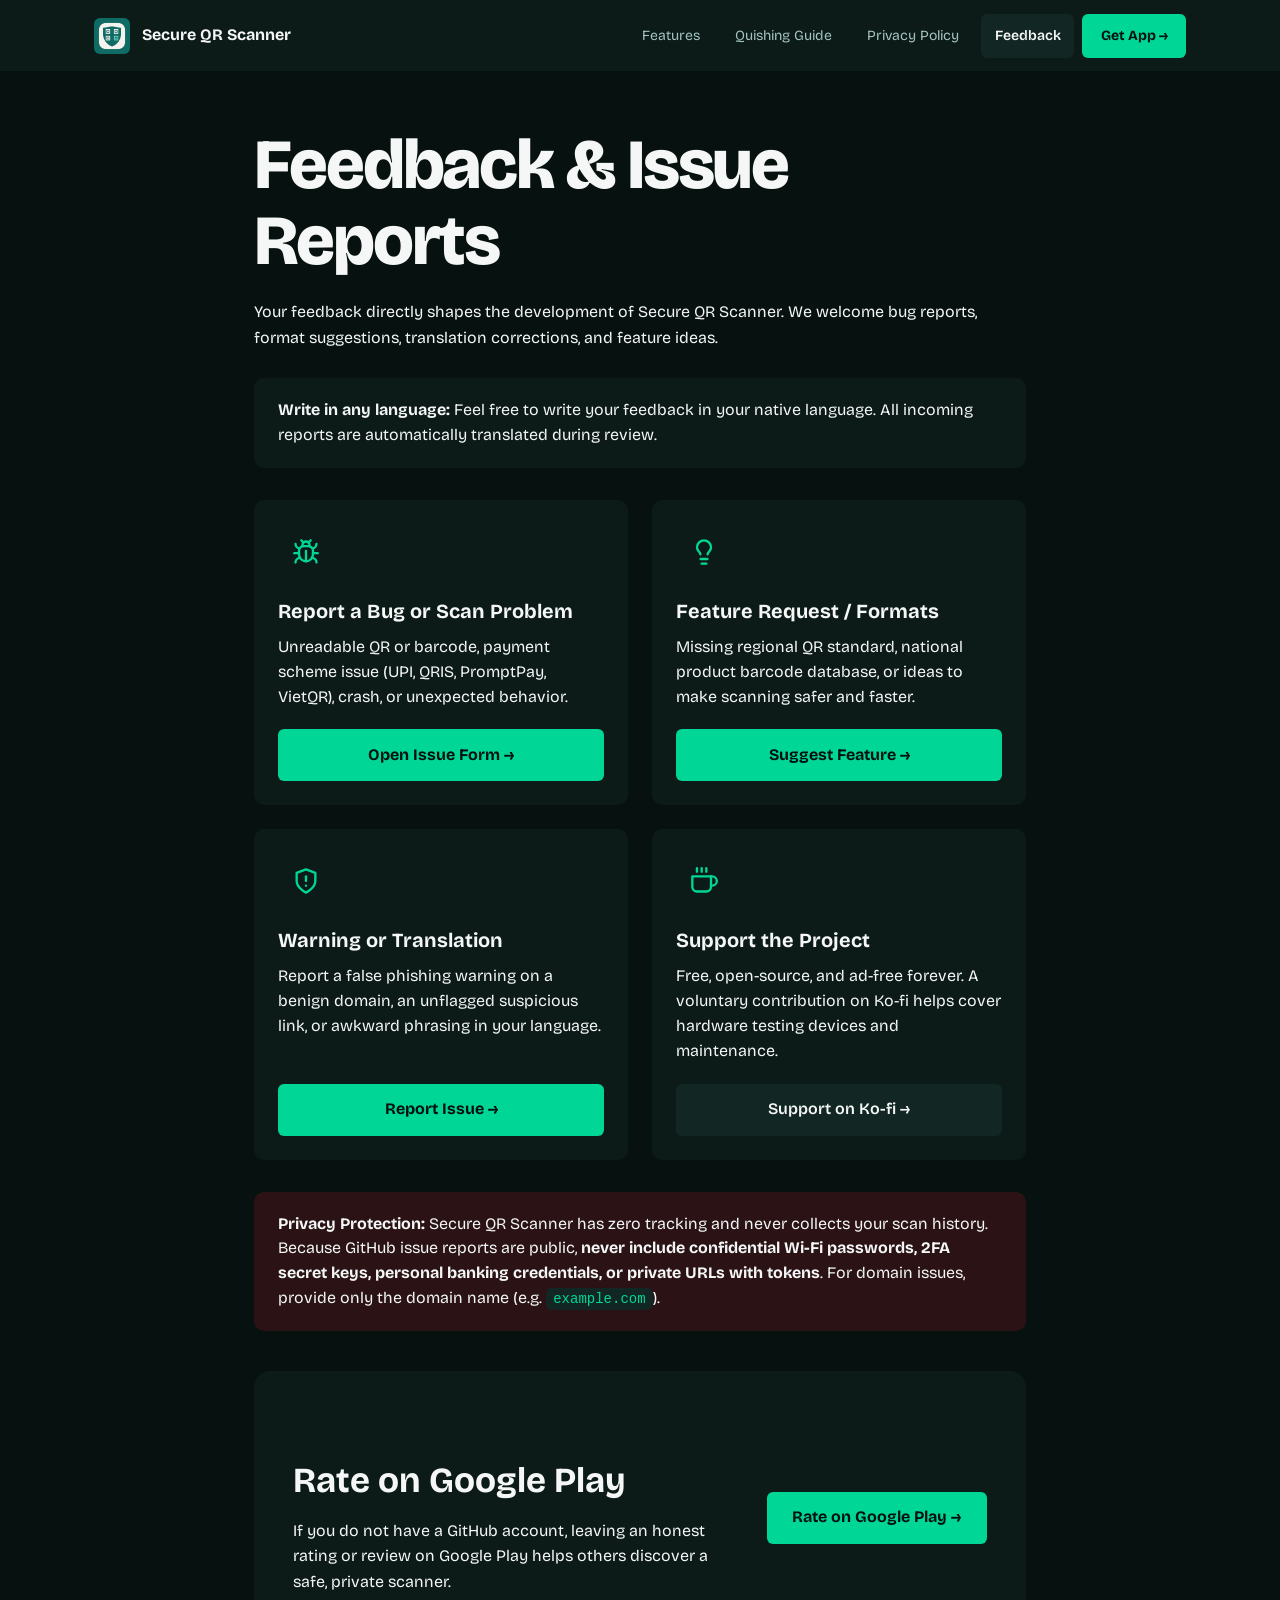
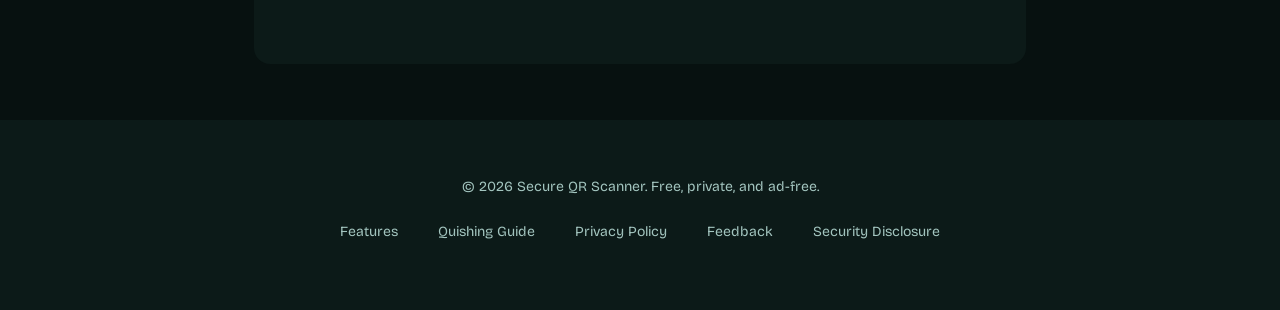
==== commit 008289cf: "feat: redesign website with modern high-tech security telemetry HUD" ====
--- a/feedback.html
+++ b/feedback.html
@@ -5,13 +5,16 @@
   <meta name="viewport" content="width=device-width, initial-scale=1">
   <title>Feedback & Issue Reports | Secure QR Scanner</title>
   <meta name="description" content="Submit feedback, report bugs, suggest features, or improve translations for Secure QR Scanner.">
+  <link rel="preconnect" href="https://fonts.googleapis.com">
+  <link rel="preconnect" href="https://fonts.gstatic.com" crossorigin>
+  <link href="https://fonts.googleapis.com/css2?family=Bricolage+Grotesque:opsz,wght@12..96,400;12..96,600;12..96,700;12..96,800&display=swap" rel="stylesheet">
   <link rel="stylesheet" href="styles.css">
 </head>
 <body>
   <header>
     <div class="nav-container">
       <a href="index.html" class="logo">
-        <img src="icon.png" alt="Secure QR Scanner Logo">
+        <img src="icon.png" alt="Secure QR Scanner Logo" width="36" height="36">
         <span>Secure QR Scanner</span>
       </a>
       <nav>
@@ -19,6 +22,7 @@
         <a href="quishing.html">Quishing Guide</a>
         <a href="privacy.html">Privacy Policy</a>
         <a href="feedback.html" class="active">Feedback</a>
+        <a href="https://play.google.com/store/apps/details?id=com.steee001.secureqrscanner" class="nav-cta" target="_blank" rel="noopener">Get App &rarr;</a>
       </nav>
     </div>
   </header>
@@ -29,62 +33,99 @@
       Your feedback directly shapes the development of Secure QR Scanner. We welcome bug reports, format suggestions, translation corrections, and feature ideas.
     </p>
 
-    <div id="detected-context" class="context-badge" style="display:none;"></div>
+    <div id="detected-context" class="context-badge"></div>
 
-    <div class="notice-box">
-      <strong>Write in any language:</strong> Feel free to write your feedback in your native language (English, German, Hindi, Indonesian, Vietnamese, Thai, Japanese, Korean, Arabic, Spanish, etc.). We use automated translation to review and process incoming reports.
+    <div class="callout-box">
+      <strong>Write in any language:</strong> Feel free to write your feedback in your native language. All incoming reports are automatically translated during review.
     </div>
 
     <div class="feedback-grid">
-      <div class="card">
-        <span class="card-icon">🐛</span>
+      <div class="feedback-card">
+        <div class="capability-glyph" aria-hidden="true" style="margin-bottom: 1rem;">
+          <svg viewBox="0 0 24 24" fill="none" stroke="currentColor" stroke-width="2" stroke-linecap="round" stroke-linejoin="round">
+            <path d="m8 2 1.88 1.88"/>
+            <path d="M14.12 3.88 16 2"/>
+            <path d="M9 7.13v-1a3.003 3.003 0 1 1 6 0v1"/>
+            <path d="M12 20c-3.3 0-6-2.7-6-6v-3a4 4 0 0 1 4-4h4a4 4 0 0 1 4 4v3c0 3.3-2.7 6-6 6"/>
+            <path d="M12 20v-9"/>
+            <path d="M6.53 9C4.6 8.8 3 7.1 3 5"/>
+            <path d="M6 13H2"/>
+            <path d="M3 21c0-2.1 1.7-3.9 3.8-4"/>
+            <path d="M20.97 5c0 2.1-1.6 3.8-3.5 4"/>
+            <path d="M22 13h-4"/>
+            <path d="M17.2 17c2.1.1 3.8 1.9 3.8 4"/>
+          </svg>
+        </div>
         <h3>Report a Bug or Scan Problem</h3>
         <p>Unreadable QR or barcode, payment scheme issue (UPI, QRIS, PromptPay, VietQR), crash, or unexpected behavior.</p>
-        <a id="link-bug" href="https://github.com/Steee001/secure-qr-scanner-website/issues/new?template=01-bug-or-scan-issue.yml" class="action-btn" target="_blank" rel="noopener">Open Issue Form &rarr;</a>
+        <a id="link-bug" href="https://github.com/Steee001/secure-qr-scanner-website/issues/new?template=01-bug-or-scan-issue.yml" class="btn-cyber" target="_blank" rel="noopener">Open Issue Form &rarr;</a>
       </div>
 
-      <div class="card">
-        <span class="card-icon">💡</span>
+      <div class="feedback-card">
+        <div class="capability-glyph" aria-hidden="true" style="margin-bottom: 1rem;">
+          <svg viewBox="0 0 24 24" fill="none" stroke="currentColor" stroke-width="2" stroke-linecap="round" stroke-linejoin="round">
+            <line x1="9" y1="18" x2="15" y2="18"/>
+            <line x1="10" y1="22" x2="14" y2="22"/>
+            <path d="M15.09 14c.18-.98.65-1.74 1.41-2.5A4.65 4.65 0 0 0 18 8 6 6 0 0 0 6 8c0 1 .23 2.23 1.5 3.5A4.61 4.61 0 0 1 8.91 14"/>
+          </svg>
+        </div>
         <h3>Feature Request / Formats</h3>
         <p>Missing regional QR standard, national product barcode database, or ideas to make scanning safer and faster.</p>
-        <a id="link-feat" href="https://github.com/Steee001/secure-qr-scanner-website/issues/new?template=02-feature-request.yml" class="action-btn" target="_blank" rel="noopener">Suggest Feature &rarr;</a>
+        <a id="link-feat" href="https://github.com/Steee001/secure-qr-scanner-website/issues/new?template=02-feature-request.yml" class="btn-cyber" target="_blank" rel="noopener">Suggest Feature &rarr;</a>
       </div>
 
-      <div class="card">
-        <span class="card-icon">🛡️</span>
+      <div class="feedback-card">
+        <div class="capability-glyph" aria-hidden="true" style="margin-bottom: 1rem;">
+          <svg viewBox="0 0 24 24" fill="none" stroke="currentColor" stroke-width="2" stroke-linecap="round" stroke-linejoin="round">
+            <path d="M12 22s8-4 8-10V5l-8-3-8 3v7c0 6 8 10 8 10z"/>
+            <line x1="12" y1="8" x2="12" y2="12"/>
+            <line x1="12" y1="16" x2="12.01" y2="16"/>
+          </svg>
+        </div>
         <h3>Warning or Translation</h3>
         <p>Report a false phishing warning on a benign domain, an unflagged suspicious link, or awkward phrasing in your language.</p>
-        <a id="link-sec" href="https://github.com/Steee001/secure-qr-scanner-website/issues/new?template=03-false-warning-or-translation.yml" class="action-btn" target="_blank" rel="noopener">Report Issue &rarr;</a>
+        <a id="link-sec" href="https://github.com/Steee001/secure-qr-scanner-website/issues/new?template=03-false-warning-or-translation.yml" class="btn-cyber" target="_blank" rel="noopener">Report Issue &rarr;</a>
       </div>
 
-      <div class="card card-kofi">
-        <span class="card-icon">☕</span>
+      <div class="feedback-card">
+        <div class="capability-glyph" aria-hidden="true" style="margin-bottom: 1rem;">
+          <svg viewBox="0 0 24 24" fill="none" stroke="currentColor" stroke-width="2" stroke-linecap="round" stroke-linejoin="round">
+            <path d="M18 8h1a4 4 0 0 1 0 8h-1"/>
+            <path d="M2 8h16v9a4 4 0 0 1-4 4H6a4 4 0 0 1-4-4V8z"/>
+            <line x1="6" y1="1" x2="6" y2="4"/>
+            <line x1="10" y1="1" x2="10" y2="4"/>
+            <line x1="14" y1="1" x2="14" y2="4"/>
+          </svg>
+        </div>
         <h3>Support the Project</h3>
-        <p>Free, open-source, and ad-free forever. A voluntary coffee on Ko-fi helps cover hardware testing devices and ongoing maintenance.</p>
-        <a href="https://ko-fi.com/steee001" class="action-btn action-btn-kofi" target="_blank" rel="noopener">Support on Ko-fi &rarr;</a>
+        <p>Free, open-source, and ad-free forever. A voluntary contribution on Ko-fi helps cover hardware testing devices and maintenance.</p>
+        <a href="https://ko-fi.com/steee001" class="btn-secondary" target="_blank" rel="noopener">Support on Ko-fi &rarr;</a>
       </div>
     </div>
 
-    <div class="notice-box" style="border-left-color: var(--accent-danger);">
+    <div class="callout-box danger">
       <strong>Privacy Protection:</strong> Secure QR Scanner has zero tracking and never collects your scan history. Because GitHub issue reports are public, <strong>never include confidential Wi-Fi passwords, 2FA secret keys, personal banking credentials, or private URLs with tokens</strong>. For domain issues, provide only the domain name (e.g. <code>example.com</code>).
     </div>
 
-    <div class="review-callout">
-      <div class="review-callout-text">
+    <div class="cta-banner" style="margin-top: 2.5rem;">
+      <div class="cta-banner-content">
         <h2>Rate on Google Play</h2>
         <p>If you do not have a GitHub account, leaving an honest rating or review on Google Play helps others discover a safe, private scanner.</p>
       </div>
-      <a href="https://play.google.com/store/apps/details?id=com.steee001.secureqrscanner" class="action-btn action-btn-secondary" target="_blank" rel="noopener">Rate on Google Play &rarr;</a>
+      <div class="cta-banner-actions">
+        <a href="https://play.google.com/store/apps/details?id=com.steee001.secureqrscanner" class="btn-cyber" target="_blank" rel="noopener">Rate on Google Play &rarr;</a>
+      </div>
     </div>
   </main>
 
   <footer>
     <p>&copy; 2026 Secure QR Scanner. Free, private, and ad-free.</p>
     <div class="footer-links">
-      <a href="index.html">Home</a>
+      <a href="index.html">Features</a>
       <a href="quishing.html">Quishing Guide</a>
       <a href="privacy.html">Privacy Policy</a>
       <a href="feedback.html">Feedback</a>
+      <a href=".well-known/security.txt">Security Disclosure</a>
     </div>
   </footer>
 
@@ -116,4 +157,4 @@
     })();
   </script>
 </body>
-</html>
+</html>
--- a/styles.css
+++ b/styles.css
@@ -1,20 +1,34 @@
 :root {
-  --brand-pine: #0F6B64;
-  --brand-pine-dark: #0A4540;
-  --brand-pine-light: #148A81;
-  --brand-mint: #7ED7CB;
-  --bg-dark: #071917;
-  --surface-dark: #0D2623;
-  --surface-card: #12332F;
-  --surface-card-hover: #173F3A;
-  --text-primary: #F5F3EE;
-  --text-muted: #A3C2BD;
-  --accent-warn: #F59E0B;
-  --accent-danger: #EF4444;
-  --accent-safe: #10B981;
-  --kofi-coral: #FF5E5B;
-  --kofi-coral-dark: #E04845;
-  --kofi-coral-border: rgba(255, 94, 91, 0.35);
+  /* Color Palette — High-Tech Cyber Security & Obsidian */
+  --bg-ground: #071110;
+  --surface-1: #0C1A18;
+  --surface-2: #122724;
+  --surface-interactive: #18332F;
+  --ink-primary: #F4F7F6;
+  --ink-muted: #A3C5BF;
+  --accent-cyber: #00D696;
+  --accent-cyber-dark: #00A876;
+  --status-danger: #EF4444;
+  --status-danger-bg: #2A1215;
+  --status-warn: #F59E0B;
+  --status-warn-bg: #2B1F0C;
+  --status-safe: #10B981;
+  --status-safe-bg: #0E2922;
+
+  /* Typography — 5 Strict Steps */
+  --font-sans: "Bricolage Grotesque", -apple-system, BlinkMacSystemFont, "Segoe UI", Roboto, "Inter", sans-serif;
+
+  --step-display: clamp(2.6rem, 1.8rem + 4vw, 4.4rem);
+  --step-heading: clamp(1.6rem, 1.3rem + 1.2vw, 2.2rem);
+  --step-subhead: 1.25rem;
+  --step-body: 1rem;
+  --step-caption: 0.875rem;
+
+  /* Layout */
+  --max-width: 1140px;
+  --radius-sm: 6px;
+  --radius-md: 10px;
+  --radius-lg: 16px;
 }
 
 * {
@@ -28,41 +42,44 @@
 }
 
 body {
-  font-family: -apple-system, BlinkMacSystemFont, "Segoe UI", Roboto, Oxygen, Ubuntu, Cantarell, sans-serif;
-  background-color: var(--bg-dark);
-  color: var(--text-primary);
-  line-height: 1.6;
+  font-family: var(--font-sans);
+  background-color: var(--bg-ground);
+  color: var(--ink-primary);
+  font-size: var(--step-body);
+  line-height: 1.55;
   -webkit-font-smoothing: antialiased;
   overflow-x: hidden;
 }
 
 a {
-  color: var(--brand-mint);
+  color: var(--accent-cyber);
   text-decoration: none;
 }
 a:hover {
   text-decoration: underline;
 }
 
-/* Header & Navigation */
+:focus-visible {
+  outline: 2px solid var(--accent-cyber);
+  outline-offset: 3px;
+}
+
+/* Header & Sticky Nav */
 header {
-  border-bottom: 1px solid var(--surface-card);
-  background: rgba(7, 25, 23, 0.95);
-  backdrop-filter: blur(12px);
-  -webkit-backdrop-filter: blur(12px);
+  background: var(--surface-1);
   position: sticky;
   top: 0;
   z-index: 100;
 }
 
 .nav-container {
-  max-width: 1100px;
+  max-width: var(--max-width);
   margin: 0 auto;
-  padding: 0.85rem 1.25rem;
+  padding: 0.85rem 1.5rem;
   display: flex;
   align-items: center;
   justify-content: space-between;
-  gap: 1rem;
+  gap: 1.5rem;
 }
 
 .logo {
@@ -70,8 +87,8 @@
   align-items: center;
   gap: 0.75rem;
   font-weight: 700;
-  font-size: 1.15rem;
-  color: var(--text-primary);
+  font-size: var(--step-body);
+  color: var(--ink-primary);
   text-decoration: none;
   flex-shrink: 0;
 }
@@ -81,20 +98,21 @@
 .logo img {
   width: 36px;
   height: 36px;
-  border-radius: 8px;
+  border-radius: var(--radius-sm);
+  display: block;
 }
 
 nav {
   display: flex;
   align-items: center;
   gap: 0.5rem;
-  font-size: 0.95rem;
+  font-size: var(--step-caption);
 }
 nav a {
-  color: var(--text-muted);
-  padding: 0.5rem 0.75rem;
-  border-radius: 8px;
-  transition: color 0.2s, background-color 0.2s;
+  color: var(--ink-muted);
+  padding: 0.5rem 0.85rem;
+  border-radius: var(--radius-sm);
+  transition: color 0.15s ease, background-color 0.15s ease;
   min-height: 44px;
   display: inline-flex;
   align-items: center;
@@ -102,351 +120,572 @@
   text-align: center;
 }
 nav a:hover {
-  color: var(--brand-mint);
+  color: var(--ink-primary);
+  background: var(--surface-2);
   text-decoration: none;
 }
 nav a.active {
-  color: #fff;
-  background: var(--brand-pine);
+  color: var(--ink-primary);
+  background: var(--surface-2);
   text-decoration: none;
   font-weight: 600;
 }
 
+.nav-cta {
+  background: var(--accent-cyber);
+  color: #04120F;
+  font-weight: 700;
+  padding: 0.5rem 1.15rem;
+  border-radius: var(--radius-sm);
+  min-height: 44px;
+  display: inline-flex;
+  align-items: center;
+  justify-content: center;
+  transition: background-color 0.15s ease;
+}
+.nav-cta:hover {
+  background: #1AFFB0;
+  color: #04120F;
+  text-decoration: none;
+}
+
+/* Reticle / Viewfinder Motif Geometry */
+.reticle-frame {
+  position: relative;
+  background: var(--surface-1);
+  padding: 1.5rem;
+  border-radius: var(--radius-md);
+}
+
+.reticle-corner-tl,
+.reticle-corner-tr,
+.reticle-corner-bl,
+.reticle-corner-br {
+  position: absolute;
+  width: 14px;
+  height: 14px;
+  border-color: var(--accent-cyber);
+  border-style: solid;
+  pointer-events: none;
+}
+.reticle-corner-tl {
+  top: -2px;
+  left: -2px;
+  border-width: 3px 0 0 3px;
+}
+.reticle-corner-tr {
+  top: -2px;
+  right: -2px;
+  border-width: 3px 3px 0 0;
+}
+.reticle-corner-bl {
+  bottom: -2px;
+  left: -2px;
+  border-width: 0 0 3px 3px;
+}
+.reticle-corner-br {
+  bottom: -2px;
+  right: -2px;
+  border-width: 0 3px 3px 0;
+}
+
+/* Action Buttons */
+.btn-cyber {
+  display: inline-flex;
+  align-items: center;
+  justify-content: center;
+  gap: 0.65rem;
+  background: var(--accent-cyber);
+  color: #04120F;
+  min-height: 48px;
+  padding: 0.85rem 1.6rem;
+  border-radius: var(--radius-sm);
+  font-weight: 700;
+  font-size: var(--step-body);
+  border: none;
+  cursor: pointer;
+  transition: background-color 0.15s ease, transform 0.15s ease;
+  text-align: center;
+}
+.btn-cyber:hover {
+  background: #1AFFB0;
+  transform: translateY(-2px);
+  text-decoration: none;
+}
+.btn-cyber:active {
+  transform: translateY(0);
+}
+
+.btn-secondary {
+  display: inline-flex;
+  align-items: center;
+  justify-content: center;
+  gap: 0.65rem;
+  background: var(--surface-2);
+  color: var(--ink-primary);
+  min-height: 48px;
+  padding: 0.85rem 1.5rem;
+  border-radius: var(--radius-sm);
+  font-weight: 600;
+  font-size: var(--step-body);
+  border: none;
+  cursor: pointer;
+  transition: background-color 0.15s ease, transform 0.15s ease;
+  text-align: center;
+}
+.btn-secondary:hover {
+  background: var(--surface-interactive);
+  transform: translateY(-2px);
+  text-decoration: none;
+}
+.btn-secondary:active {
+  transform: translateY(0);
+}
+
 /* Hero Section */
 .hero {
-  max-width: 1100px;
+  max-width: var(--max-width);
   margin: 0 auto;
-  padding: clamp(2rem, 1.5rem + 3vw, 4.5rem) clamp(1rem, 0.75rem + 1.5vw, 1.5rem) clamp(1.5rem, 1rem + 2vw, 3rem);
+  padding: clamp(3rem, 2rem + 4vw, 5.5rem) 1.5rem clamp(2.5rem, 1.5rem + 3vw, 4.5rem);
   display: grid;
-  grid-template-columns: 1.2fr 0.8fr;
-  gap: clamp(1.5rem, 1rem + 2.5vw, 3rem);
+  grid-template-columns: 1.25fr 0.75fr;
+  gap: clamp(2rem, 1.5rem + 2vw, 3.5rem);
   align-items: center;
 }
 
 .hero-copy h1 {
-  font-size: clamp(1.85rem, 1.35rem + 2.5vw, 2.8rem);
-  line-height: 1.18;
+  font-size: var(--step-display);
+  line-height: 1.05;
   margin-bottom: 1.25rem;
   font-weight: 800;
+  letter-spacing: -0.035em;
+  color: var(--ink-primary);
+  animation: fadeRise 0.5s ease both;
+}
+
+.hero-copy p {
+  font-size: var(--step-body);
+  color: var(--ink-primary);
+  margin-bottom: 2rem;
+  max-width: 580px;
+  line-height: 1.55;
+  animation: fadeRise 0.5s 0.08s ease both;
+}
+
+.hero-actions {
+  display: flex;
+  flex-wrap: wrap;
+  align-items: center;
+  gap: 1rem;
+  animation: fadeRise 0.5s 0.16s ease both;
+}
+
+.hero-hud {
+  display: flex;
+  justify-content: center;
+  animation: fadeRise 0.6s 0.12s ease both;
+}
+
+.hero-hud-container {
+  width: min(340px, 100%);
+}
+
+.hero-hud-container img {
+  width: 100%;
+  height: auto;
+  aspect-ratio: 9 / 16;
+  border-radius: var(--radius-md);
+  display: block;
+}
+
+.hero-hud-telemetry {
+  margin-top: 0.75rem;
+  display: flex;
+  align-items: center;
+  justify-content: space-between;
+  font-size: var(--step-caption);
+  font-variant-numeric: tabular-nums;
+  color: var(--ink-muted);
+}
+.hero-hud-telemetry span.active {
+  color: var(--accent-cyber);
+  font-weight: 600;
+}
+
+/* Sections General */
+.section {
+  max-width: var(--max-width);
+  margin: 0 auto;
+  padding: clamp(3rem, 2rem + 3.5vw, 5.5rem) 1.5rem;
+}
+
+.section-header {
+  margin-bottom: clamp(2rem, 1.5rem + 2vw, 3.5rem);
+  text-align: left;
+}
+.section-header.center {
+  text-align: center;
+}
+.section-header h2 {
+  font-size: var(--step-heading);
+  margin-bottom: 0.75rem;
+  font-weight: 800;
+  letter-spacing: -0.025em;
+  line-height: 1.15;
+  text-wrap: balance;
+  animation: fadeRise 0.4s ease both;
+}
+.section-header p {
+  color: var(--ink-primary);
+  font-size: var(--step-body);
+  max-width: 960px;
+  margin: 0;
+  line-height: 1.55;
+  text-wrap: pretty;
+}
+.section-header.center p {
+  margin: 0 auto;
+}
+
+/* Telemetry Link Dissection Section */
+.telemetry-section {
+  background: var(--surface-1);
+  padding: clamp(3rem, 2rem + 3.5vw, 5.5rem) 1.5rem;
+}
+.telemetry-container {
+  max-width: var(--max-width);
+  margin: 0 auto;
+}
+
+.telemetry-pipeline {
+  display: grid;
+  grid-template-columns: repeat(auto-fit, minmax(min(100%, 320px), 1fr));
+  gap: 1.5rem;
+  margin-top: 2.5rem;
+}
+
+.telemetry-step {
+  background: var(--surface-2);
+  padding: 1.5rem;
+  border-radius: var(--radius-md);
+  display: flex;
+  flex-direction: column;
+  transition: transform 0.2s ease;
+  animation: fadeRise 0.5s ease both;
+}
+.telemetry-step:hover {
+  transform: translateY(-2px);
+}
+
+.telemetry-step-header {
+  display: flex;
+  align-items: center;
+  justify-content: space-between;
+  margin-bottom: 1rem;
+}
+
+.telemetry-step-tag {
+  font-size: var(--step-caption);
+  font-weight: 600;
+  color: var(--accent-cyber);
+}
+
+.telemetry-step-status {
+  font-size: var(--step-caption);
+  font-weight: 600;
+  padding: 0.25rem 0.55rem;
+  border-radius: var(--radius-sm);
+  background: var(--surface-1);
+}
+.telemetry-step-status.flagged {
+  color: var(--status-danger);
+  background: var(--status-danger-bg);
+}
+.telemetry-step-status.resolved {
+  color: var(--status-warn);
+  background: var(--status-warn-bg);
+}
+
+.telemetry-step h3 {
+  font-size: var(--step-subhead);
+  margin-bottom: 0.5rem;
+  font-weight: 700;
+}
+
+.telemetry-step p {
+  color: var(--ink-primary);
+  font-size: var(--step-body);
+  margin-bottom: 1.25rem;
+  flex-grow: 1;
+}
+
+.telemetry-code {
+  background: var(--bg-ground);
+  padding: 0.75rem 1rem;
+  border-radius: var(--radius-sm);
+  font-size: var(--step-body);
+  word-break: break-all;
+  line-height: 1.45;
+}
+.telemetry-code code {
+  color: var(--ink-primary);
+}
+.telemetry-code .domain-highlight {
+  color: var(--status-danger);
+  font-weight: 700;
+}
+.telemetry-code .subdomain {
+  color: var(--ink-muted);
+}
+.telemetry-code .shortlink {
+  color: var(--status-warn);
+}
+
+/* Real-World Context Section */
+.realworld-section {
+  display: grid;
+  grid-template-columns: 1fr 1fr;
+  gap: 2rem;
+  margin: 3.5rem 0 2rem;
+  align-items: center;
+  animation: fadeRise 0.5s ease both;
+}
+
+.realworld-image-card {
+  background: var(--surface-1);
+  padding: 1.25rem;
+  border-radius: var(--radius-lg);
+}
+
+.realworld-image-card img {
+  width: 100%;
+  height: auto;
+  aspect-ratio: 16 / 10;
+  object-fit: cover;
+  border-radius: var(--radius-md);
+  display: block;
+}
+
+.realworld-image-card figcaption {
+  font-size: var(--step-caption);
+  color: var(--ink-muted);
+  margin-top: 0.75rem;
+  line-height: 1.4;
+}
+
+.realworld-copy h3 {
+  font-size: var(--step-heading);
+  margin-bottom: 1rem;
+  font-weight: 800;
   letter-spacing: -0.02em;
 }
-
-.hero-copy p {
-  font-size: clamp(1.05rem, 0.95rem + 0.4vw, 1.2rem);
-  color: var(--text-muted);
-  margin-bottom: 2rem;
-  max-width: 540px;
-}
-
-.hero-actions {
-  display: flex;
-  flex-wrap: wrap;
-  align-items: center;
+.realworld-copy p {
+  font-size: var(--step-body);
+  color: var(--ink-primary);
+  margin-bottom: 1.25rem;
+  line-height: 1.55;
+}
+
+/* Capabilities Asymmetric Narrative Rows (Unboxed, pure typography & glyphs) */
+.narrative-capabilities {
+  display: flex;
+  flex-direction: column;
+  gap: 2rem;
+  margin-top: 2.5rem;
+}
+
+.capability-row {
+  display: grid;
+  grid-template-columns: 70px 1fr 1.5fr;
+  gap: 1.5rem;
+  align-items: flex-start;
+  padding-bottom: 2rem;
+  animation: fadeRise 0.5s ease both;
+}
+
+.capability-glyph {
+  width: 56px;
+  height: 56px;
+  border-radius: var(--radius-sm);
+  background: var(--surface-1);
+  display: flex;
+  align-items: center;
+  justify-content: center;
+  color: var(--accent-cyber);
+  flex-shrink: 0;
+}
+.capability-glyph svg {
+  width: 28px;
+  height: 28px;
+  display: block;
+}
+
+.capability-heading h3 {
+  font-size: var(--step-subhead);
+  font-weight: 700;
+  line-height: 1.25;
+}
+
+.capability-text p {
+  color: var(--ink-primary);
+  font-size: var(--step-body);
+  line-height: 1.55;
+}
+
+/* CTA & Trust Banner */
+.cta-banner {
+  background: var(--surface-1);
+  border-radius: var(--radius-lg);
+  padding: clamp(2rem, 1.5rem + 2vw, 3.5rem) clamp(1.5rem, 1.25rem + 1.5vw, 2.5rem);
+  display: flex;
+  align-items: center;
+  justify-content: space-between;
+  gap: 2rem;
+  margin-top: 2rem;
+  animation: fadeRise 0.5s ease both;
+}
+
+.cta-banner-content h2 {
+  font-size: var(--step-heading);
+  margin-bottom: 0.75rem;
+  font-weight: 800;
+  line-height: 1.18;
+}
+.cta-banner-content p {
+  color: var(--ink-primary);
+  font-size: var(--step-body);
+  max-width: 600px;
+}
+
+.cta-banner-actions {
+  display: flex;
+  flex-direction: column;
   gap: 0.85rem;
-}
-
-.badge-btn {
-  display: inline-flex;
-  align-items: center;
-  justify-content: center;
-  gap: 0.75rem;
-  background: linear-gradient(135deg, var(--brand-pine) 0%, var(--brand-pine-dark) 100%);
-  color: #fff;
-  min-height: 48px;
-  padding: 0.85rem 1.6rem;
-  border-radius: 12px;
-  font-weight: 600;
-  font-size: 1.05rem;
-  border: 1px solid rgba(126, 215, 203, 0.25);
-  box-shadow: inset 0 1px 0 rgba(255, 255, 255, 0.2), 0 8px 24px rgba(15, 107, 100, 0.35);
-  transition: transform 0.2s cubic-bezier(0.2, 0.8, 0.2, 1), box-shadow 0.2s ease, background 0.2s ease, border-color 0.2s ease;
-  text-align: center;
-  cursor: pointer;
-}
-.badge-btn:hover {
-  background: linear-gradient(135deg, var(--brand-pine-light) 0%, var(--brand-pine) 100%);
-  transform: translateY(-2px);
-  box-shadow: inset 0 1px 0 rgba(255, 255, 255, 0.3), 0 12px 28px rgba(15, 107, 100, 0.45);
-  text-decoration: none;
-}
-.badge-btn:active {
-  transform: translateY(0);
-  box-shadow: inset 0 1px 0 rgba(255, 255, 255, 0.1), 0 4px 12px rgba(15, 107, 100, 0.3);
-}
-.badge-btn:focus-visible {
-  outline: 2px solid var(--brand-mint);
-  outline-offset: 3px;
-}
-
-.badge-btn-secondary {
-  background: rgba(18, 51, 47, 0.65);
-  border: 1px solid rgba(126, 215, 203, 0.3);
-  color: var(--text-primary);
-  box-shadow: inset 0 1px 0 rgba(255, 255, 255, 0.08), 0 4px 16px rgba(0, 0, 0, 0.25);
-}
-.badge-btn-secondary:hover {
-  background: rgba(23, 63, 58, 0.85);
-  border-color: var(--brand-mint);
-  color: #fff;
-  transform: translateY(-2px);
-  box-shadow: inset 0 1px 0 rgba(255, 255, 255, 0.15), 0 8px 22px rgba(0, 0, 0, 0.35);
-  text-decoration: none;
-}
-.badge-btn-secondary:active {
-  transform: translateY(0);
-}
-
-.hero-preview {
-  display: flex;
-  justify-content: center;
-}
-.hero-preview img {
-  max-width: 100%;
-  width: min(320px, 85vw);
-  height: auto;
-  border-radius: 28px;
-  box-shadow: 0 20px 50px rgba(0,0,0,0.6);
-  border: 1px solid var(--surface-card);
-}
-
-/* Sections & Grid */
-.section {
-  max-width: 1100px;
+  flex-shrink: 0;
+}
+
+/* Prose (Articles, Quishing, Privacy, Feedback) */
+.prose {
+  max-width: 820px;
   margin: 0 auto;
-  padding: clamp(2rem, 1.5rem + 2.5vw, 4rem) clamp(1rem, 0.75rem + 1.5vw, 1.5rem);
-}
-
-.section-title {
-  text-align: center;
-  margin-bottom: clamp(1.75rem, 1.25rem + 1.5vw, 3rem);
-}
-.section-title h2 {
-  font-size: clamp(1.5rem, 1.2rem + 1.5vw, 2.2rem);
-  margin-bottom: 0.75rem;
-}
-.section-title p {
-  color: var(--text-muted);
-  font-size: clamp(0.95rem, 0.9rem + 0.3vw, 1.1rem);
-}
-
-.features-grid {
-  display: grid;
-  grid-template-columns: repeat(auto-fit, minmax(min(100%, 280px), 1fr));
-  gap: clamp(1rem, 0.75rem + 1vw, 1.5rem);
-}
-
-.card {
-  background: var(--surface-dark);
-  border: 1px solid var(--surface-card);
-  border-radius: 16px;
-  padding: clamp(1.25rem, 1rem + 1vw, 2rem);
-  transition: transform 0.25s cubic-bezier(0.2, 0.8, 0.2, 1), border-color 0.25s ease, box-shadow 0.25s ease;
-  display: flex;
-  flex-direction: column;
-}
-.card:hover {
-  transform: translateY(-3px);
-  border-color: var(--brand-pine);
-  box-shadow: 0 10px 28px rgba(0, 0, 0, 0.35);
-}
-.card-kofi {
-  border-color: var(--kofi-coral-border);
-  background: linear-gradient(180deg, rgba(255, 94, 91, 0.06) 0%, var(--surface-dark) 45%);
-}
-.card-kofi:hover {
-  border-color: var(--kofi-coral);
-  box-shadow: 0 10px 28px rgba(255, 94, 91, 0.18);
-}
-.card-icon {
-  font-size: 2rem;
+  padding: clamp(2rem, 1.5rem + 2.5vw, 4rem) 1.5rem;
+}
+.prose h1 {
+  font-size: var(--step-display);
+  line-height: 1.08;
+  margin-bottom: 1.25rem;
+  font-weight: 800;
+  letter-spacing: -0.03em;
+}
+.prose h2 {
+  font-size: var(--step-heading);
+  margin-top: 2.5rem;
   margin-bottom: 1rem;
-  display: inline-block;
-}
-.card h3 {
-  font-size: clamp(1.15rem, 1.05rem + 0.5vw, 1.3rem);
-  margin-bottom: 0.75rem;
-}
-.card p {
-  color: var(--text-muted);
-  font-size: 0.95rem;
+  color: var(--ink-primary);
+  font-weight: 700;
+}
+.prose p,
+.prose ul,
+.prose ol {
+  margin-bottom: 1.25rem;
+  color: var(--ink-primary);
+  font-size: var(--step-body);
+  line-height: 1.6;
+}
+.prose ul,
+.prose ol {
+  padding-left: 1.5rem;
+}
+.prose li {
+  margin-bottom: 0.5rem;
+}
+
+.prose blockquote {
+  padding: 1.25rem 1.5rem;
+  background: var(--surface-1);
+  border-radius: var(--radius-md);
+  margin: 1.75rem 0;
+  color: var(--ink-primary);
+  font-style: italic;
+}
+
+.prose code {
+  background: var(--surface-2);
+  padding: 0.2rem 0.45rem;
+  border-radius: var(--radius-sm);
+  font-size: var(--step-caption);
+  color: var(--accent-cyber);
+  word-break: break-word;
+}
+
+/* Callout & Feedback Components */
+.callout-box {
+  background: var(--surface-1);
+  padding: 1.25rem 1.5rem;
+  border-radius: var(--radius-md);
+  margin: 1.75rem 0;
+  font-size: var(--step-body);
+  color: var(--ink-primary);
   line-height: 1.55;
-  flex-grow: 1;
-}
-
-/* Feedback & Component Utilities */
+}
+.callout-box.warn {
+  background: var(--status-warn-bg);
+}
+.callout-box.danger {
+  background: var(--status-danger-bg);
+}
+
 .context-badge {
   display: none;
-  background: var(--surface-card);
-  border: 1px solid var(--brand-pine);
-  color: var(--brand-mint);
-  padding: 0.6rem 1rem;
-  border-radius: 8px;
-  font-size: 0.9rem;
+  background: var(--surface-2);
+  color: var(--accent-cyber);
+  font-variant-numeric: tabular-nums;
+  padding: 0.65rem 1.25rem;
+  border-radius: var(--radius-sm);
+  font-size: var(--step-caption);
   margin-bottom: 1.5rem;
-  max-width: 100%;
-  word-break: break-word;
   line-height: 1.45;
-}
-
-.notice-box {
-  background: var(--surface-dark);
-  border-left: 4px solid var(--accent-warn);
-  padding: 1rem 1.25rem;
-  border-radius: 0 8px 8px 0;
-  margin: 1.5rem 0;
-  font-size: 0.95rem;
-  color: var(--text-muted);
-  line-height: 1.55;
-  word-break: break-word;
-}
-.notice-box strong {
-  color: var(--text-primary);
 }
 
 .feedback-grid {
   display: grid;
-  grid-template-columns: repeat(auto-fit, minmax(min(100%, 280px), 1fr));
-  gap: clamp(1rem, 0.75rem + 1vw, 1.5rem);
+  grid-template-columns: repeat(auto-fit, minmax(min(100%, 320px), 1fr));
+  gap: 1.5rem;
   margin: 2rem 0;
 }
 
-.action-btn {
-  display: inline-flex;
-  align-items: center;
-  justify-content: center;
-  gap: 0.5rem;
-  background: linear-gradient(135deg, var(--brand-pine) 0%, var(--brand-pine-dark) 100%);
-  color: #fff;
-  min-height: 48px;
-  padding: 0.75rem 1.35rem;
-  border-radius: 10px;
-  font-weight: 600;
-  font-size: 0.95rem;
-  margin-top: 1.25rem;
-  border: 1px solid rgba(126, 215, 203, 0.25);
-  box-shadow: inset 0 1px 0 rgba(255, 255, 255, 0.15), 0 4px 14px rgba(15, 107, 100, 0.25);
-  transition: transform 0.2s cubic-bezier(0.2, 0.8, 0.2, 1), box-shadow 0.2s ease, background 0.2s ease, border-color 0.2s ease;
-  text-align: center;
-  align-self: flex-start;
-  cursor: pointer;
-}
-.action-btn:hover {
-  background: linear-gradient(135deg, var(--brand-pine-light) 0%, var(--brand-pine) 100%);
+.feedback-card {
+  background: var(--surface-1);
+  padding: 1.5rem;
+  border-radius: var(--radius-md);
+  display: flex;
+  flex-direction: column;
+  transition: transform 0.2s ease, background-color 0.2s ease;
+  animation: fadeRise 0.4s ease both;
+}
+.feedback-card:hover {
+  background: var(--surface-2);
   transform: translateY(-2px);
-  box-shadow: inset 0 1px 0 rgba(255, 255, 255, 0.25), 0 8px 20px rgba(15, 107, 100, 0.4);
-  text-decoration: none;
-}
-.action-btn:active {
-  transform: translateY(0);
-}
-.action-btn:focus-visible {
-  outline: 2px solid var(--brand-mint);
-  outline-offset: 3px;
-}
-
-.action-btn-kofi {
-  background: linear-gradient(135deg, var(--kofi-coral) 0%, var(--kofi-coral-dark) 100%);
-  border-color: rgba(255, 255, 255, 0.25);
-  box-shadow: inset 0 1px 0 rgba(255, 255, 255, 0.25), 0 4px 16px rgba(255, 94, 91, 0.35);
-}
-.action-btn-kofi:hover {
-  background: linear-gradient(135deg, #FF6F6C 0%, #E6514E 100%);
-  box-shadow: inset 0 1px 0 rgba(255, 255, 255, 0.35), 0 8px 22px rgba(255, 94, 91, 0.5);
-}
-
-.action-btn-secondary {
-  background: rgba(18, 51, 47, 0.65);
-  border-color: rgba(126, 215, 203, 0.3);
-  color: var(--text-primary);
-  box-shadow: inset 0 1px 0 rgba(255, 255, 255, 0.08), 0 4px 12px rgba(0, 0, 0, 0.25);
-}
-.action-btn-secondary:hover {
-  background: rgba(23, 63, 58, 0.85);
-  border-color: var(--brand-mint);
-  color: #fff;
-  box-shadow: inset 0 1px 0 rgba(255, 255, 255, 0.15), 0 8px 18px rgba(0, 0, 0, 0.35);
-}
-
-/* Review Callout Banner */
-.review-callout {
-  background: var(--surface-dark);
-  border: 1px solid var(--surface-card);
-  border-radius: 16px;
-  padding: clamp(1.25rem, 1rem + 1vw, 1.75rem);
-  margin: 2.5rem 0 1rem;
-  display: flex;
-  align-items: center;
-  justify-content: space-between;
-  gap: 1.5rem;
-  box-shadow: 0 4px 20px rgba(0, 0, 0, 0.2);
-}
-.review-callout-text h2 {
-  margin-top: 0;
-  margin-bottom: 0.35rem;
-  font-size: clamp(1.15rem, 1.05rem + 0.5vw, 1.35rem);
-}
-.review-callout-text p {
-  margin-bottom: 0;
-  font-size: 0.95rem;
-}
-.review-callout .action-btn {
-  margin-top: 0;
-  flex-shrink: 0;
-}
-
-/* Prose for text content */
-.prose {
-  max-width: 800px;
-  margin: 0 auto;
-  padding: clamp(1.75rem, 1.25rem + 2vw, 3rem) clamp(1rem, 0.75rem + 1.5vw, 1.5rem);
-}
-.prose h1 {
-  font-size: clamp(1.75rem, 1.35rem + 2vw, 2.4rem);
-  line-height: 1.22;
+}
+.feedback-card h3 {
+  font-size: var(--step-subhead);
+  margin-bottom: 0.5rem;
+}
+.feedback-card p {
+  color: var(--ink-primary);
+  font-size: var(--step-body);
+  line-height: 1.55;
   margin-bottom: 1.25rem;
-}
-.prose h2 {
-  font-size: clamp(1.25rem, 1.1rem + 1vw, 1.55rem);
-  margin-top: 2rem;
-  margin-bottom: 0.75rem;
-  color: var(--brand-mint);
-}
-.prose p, .prose ul, .prose ol {
-  margin-bottom: 1.25rem;
-  color: var(--text-muted);
-  font-size: clamp(0.95rem, 0.9rem + 0.3vw, 1.05rem);
-  line-height: 1.6;
-}
-.prose ul, .prose ol {
-  padding-left: 1.4rem;
-}
-.prose li {
-  margin-bottom: 0.5rem;
-}
-.prose blockquote {
-  border-left: 4px solid var(--brand-pine);
-  padding: 0.75rem 1.25rem;
-  background: var(--surface-dark);
-  border-radius: 0 8px 8px 0;
-  margin: 1.5rem 0;
-  font-style: italic;
-}
-.prose code {
-  background: var(--surface-card);
-  padding: 0.15rem 0.4rem;
-  border-radius: 4px;
-  font-size: 0.88em;
-  word-break: break-word;
-  overflow-wrap: break-word;
+  flex-grow: 1;
 }
 
 /* Footer */
 footer {
-  border-top: 1px solid var(--surface-card);
-  padding: clamp(2rem, 1.5rem + 2vw, 3rem) 1.25rem;
+  background: var(--surface-1);
+  padding: clamp(2.5rem, 2rem + 2vw, 3.5rem) 1.5rem;
   text-align: center;
-  color: var(--text-muted);
-  font-size: 0.9rem;
+  color: var(--ink-muted);
+  font-size: var(--step-caption);
 }
 footer p {
   margin-bottom: 0.75rem;
@@ -455,25 +694,44 @@
   display: flex;
   flex-wrap: wrap;
   justify-content: center;
-  gap: 0.5rem 1rem;
+  gap: 0.75rem 1.5rem;
 }
 .footer-links a {
-  color: var(--text-muted);
+  color: var(--ink-muted);
   min-height: 44px;
   padding: 0.25rem 0.5rem;
   display: inline-flex;
   align-items: center;
   justify-content: center;
-  border-radius: 6px;
-  transition: color 0.2s;
+  transition: color 0.15s ease;
 }
 .footer-links a:hover {
-  color: var(--brand-mint);
+  color: var(--accent-cyber);
   text-decoration: underline;
 }
 
+/* Animations & Motion Layer */
+@keyframes fadeRise {
+  from {
+    opacity: 0;
+    transform: translateY(12px);
+  }
+  to {
+    opacity: 1;
+    transform: translateY(0);
+  }
+}
+
+@media (prefers-reduced-motion: reduce) {
+  * {
+    animation-duration: 0.01ms !important;
+    animation-iteration-count: 1 !important;
+    transition-duration: 0.01ms !important;
+  }
+}
+
 /* Responsive Media Queries */
-@media (max-width: 850px) {
+@media (max-width: 920px) {
   .hero {
     grid-template-columns: 1fr;
     text-align: center;
@@ -484,6 +742,23 @@
   }
   .hero-actions {
     justify-content: center;
+  }
+  .realworld-section {
+    grid-template-columns: 1fr;
+  }
+  .capability-row {
+    grid-template-columns: 60px 1fr;
+    gap: 1rem;
+  }
+  .capability-text {
+    grid-column: 1 / -1;
+  }
+  .cta-banner {
+    flex-direction: column;
+    text-align: center;
+  }
+  .cta-banner-actions {
+    width: 100%;
   }
 }
 
@@ -494,9 +769,6 @@
     padding: 0.75rem 1rem;
     gap: 0.75rem;
   }
-  .logo {
-    font-size: 1.1rem;
-  }
   nav {
     width: 100%;
     display: flex;
@@ -505,40 +777,19 @@
     gap: 0.35rem;
   }
   nav a {
-    font-size: 0.85rem;
-    padding: 0.45rem 0.65rem;
-    min-height: 44px;
-    background: rgba(18, 51, 47, 0.45);
-    border: 1px solid rgba(126, 215, 203, 0.12);
-  }
-  nav a.active {
-    background: var(--brand-pine);
-    border-color: var(--brand-mint);
-  }
-  .review-callout {
-    flex-direction: column;
-    align-items: stretch;
-    text-align: left;
-  }
-  .review-callout .action-btn {
-    width: 100%;
-  }
-}
-
-@media (max-width: 540px) {
+    font-size: var(--step-caption);
+    padding: 0.4rem 0.65rem;
+    background: var(--surface-2);
+  }
+}
+
+@media (max-width: 520px) {
   .hero-actions {
     flex-direction: column;
     width: 100%;
   }
-  .badge-btn {
+  .btn-cyber,
+  .btn-secondary {
     width: 100%;
-    max-width: 100%;
-  }
-  .action-btn {
-    width: 100%;
-    align-self: stretch;
-  }
-  .feedback-grid .card .action-btn {
-    margin-top: 1.25rem;
-  }
-}
+  }
+}
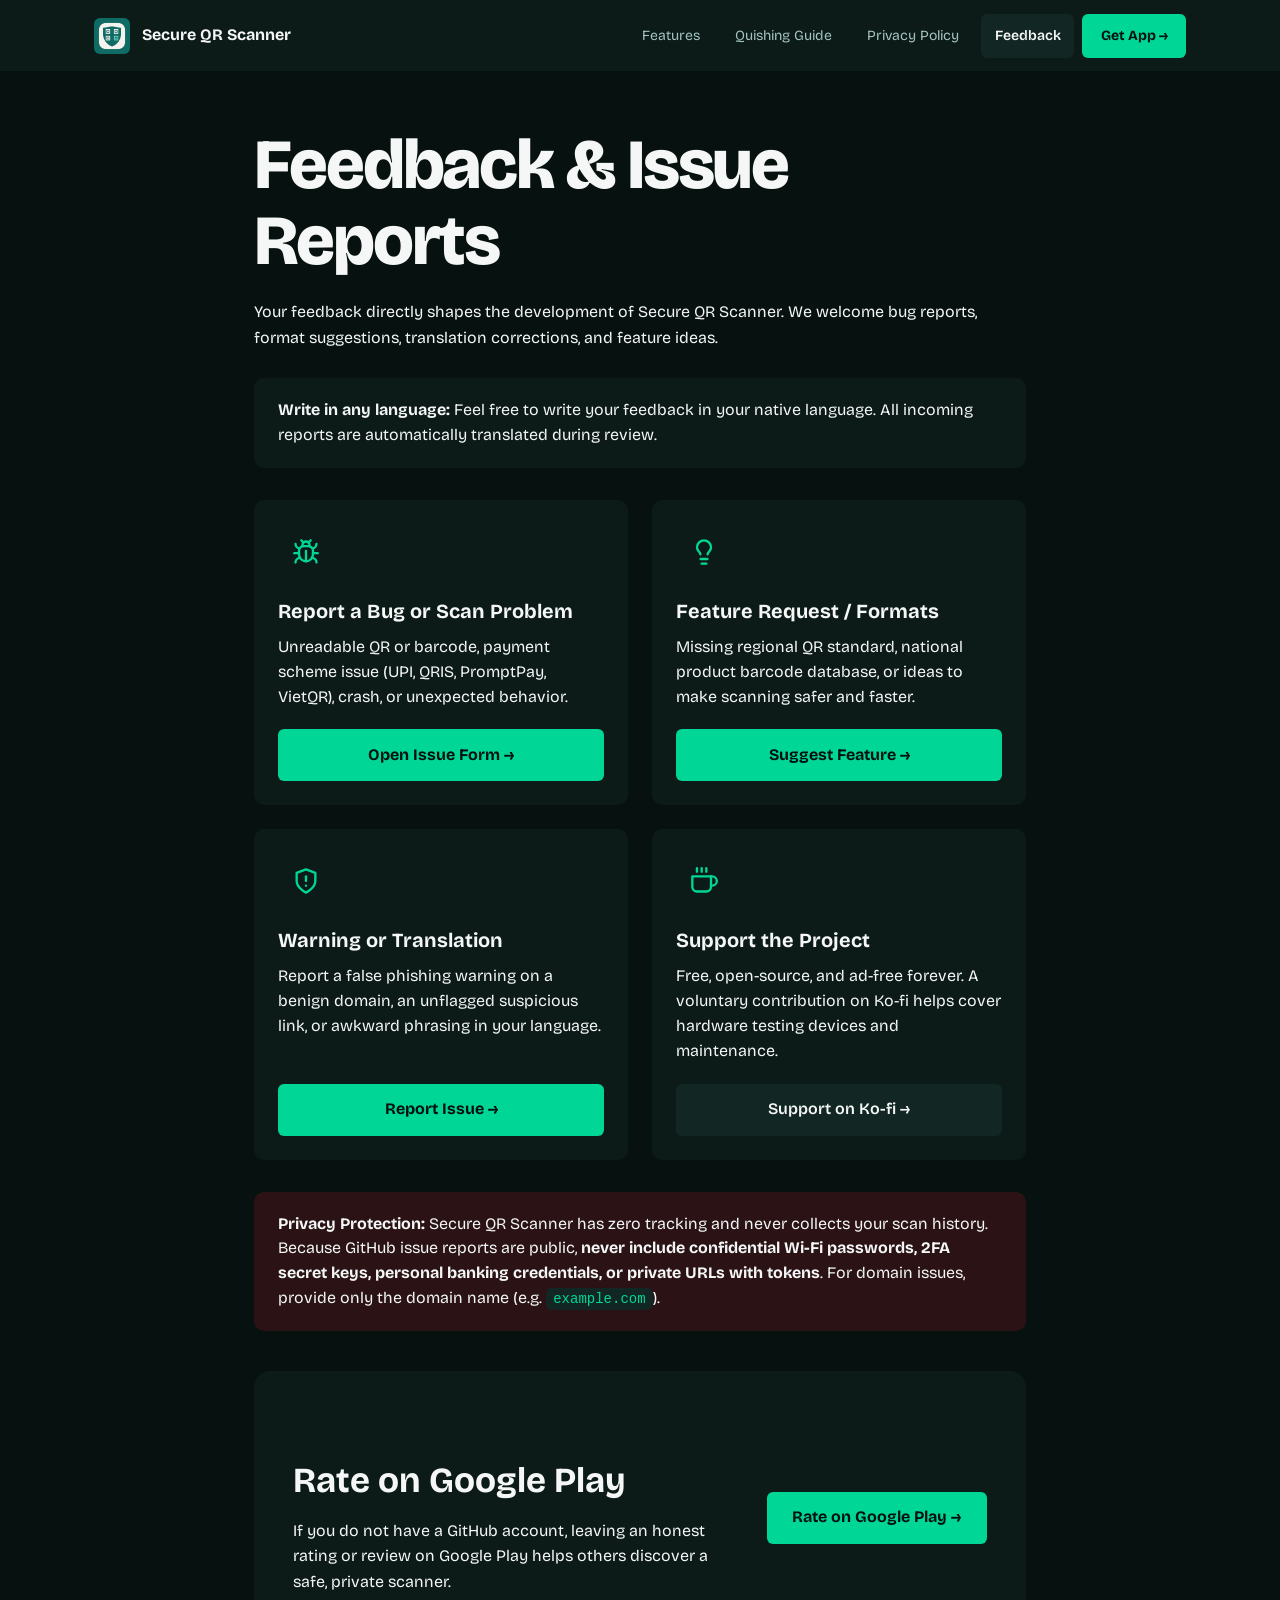
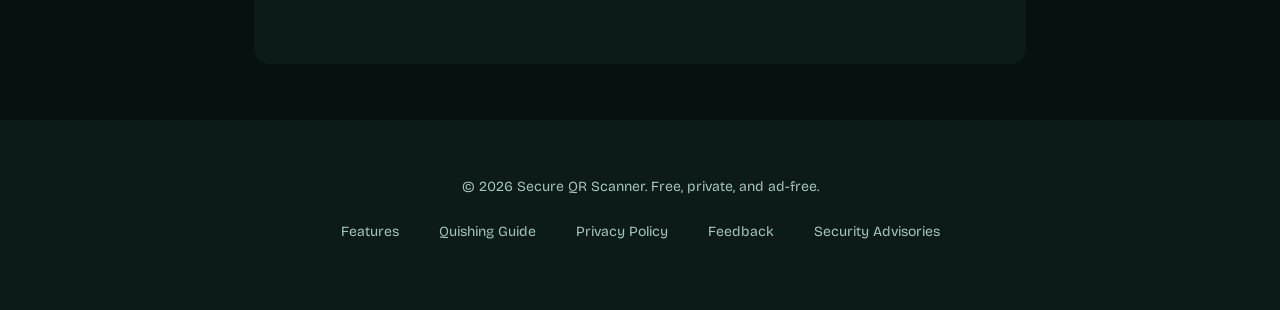
==== commit a52882e5: "fix: link security advisories directly to github private advisory form" ====
--- a/feedback.html
+++ b/feedback.html
@@ -125,7 +125,7 @@
       <a href="quishing.html">Quishing Guide</a>
       <a href="privacy.html">Privacy Policy</a>
       <a href="feedback.html">Feedback</a>
-      <a href=".well-known/security.txt">Security Disclosure</a>
+      <a href="https://github.com/Steee001/secure-qr-scanner-website/security/advisories/new" target="_blank" rel="noopener">Security Advisories</a>
     </div>
   </footer>
 
